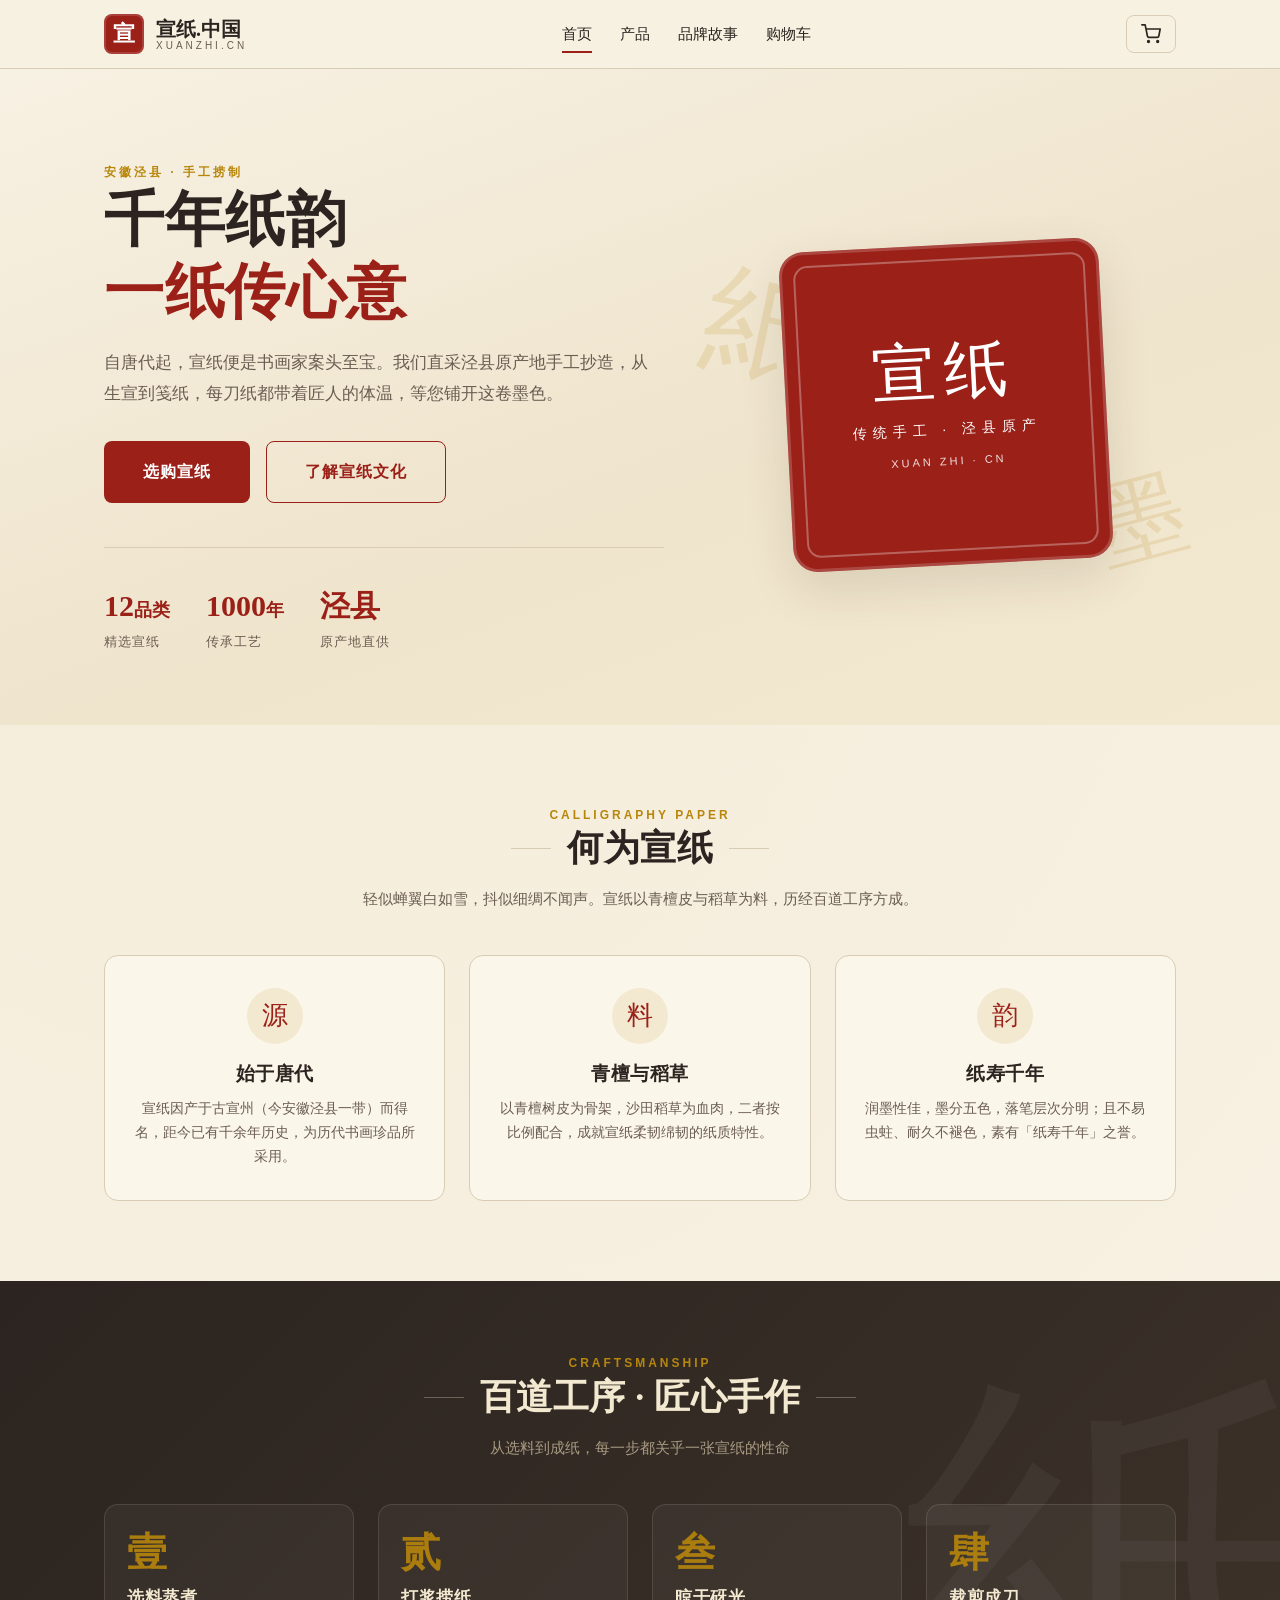
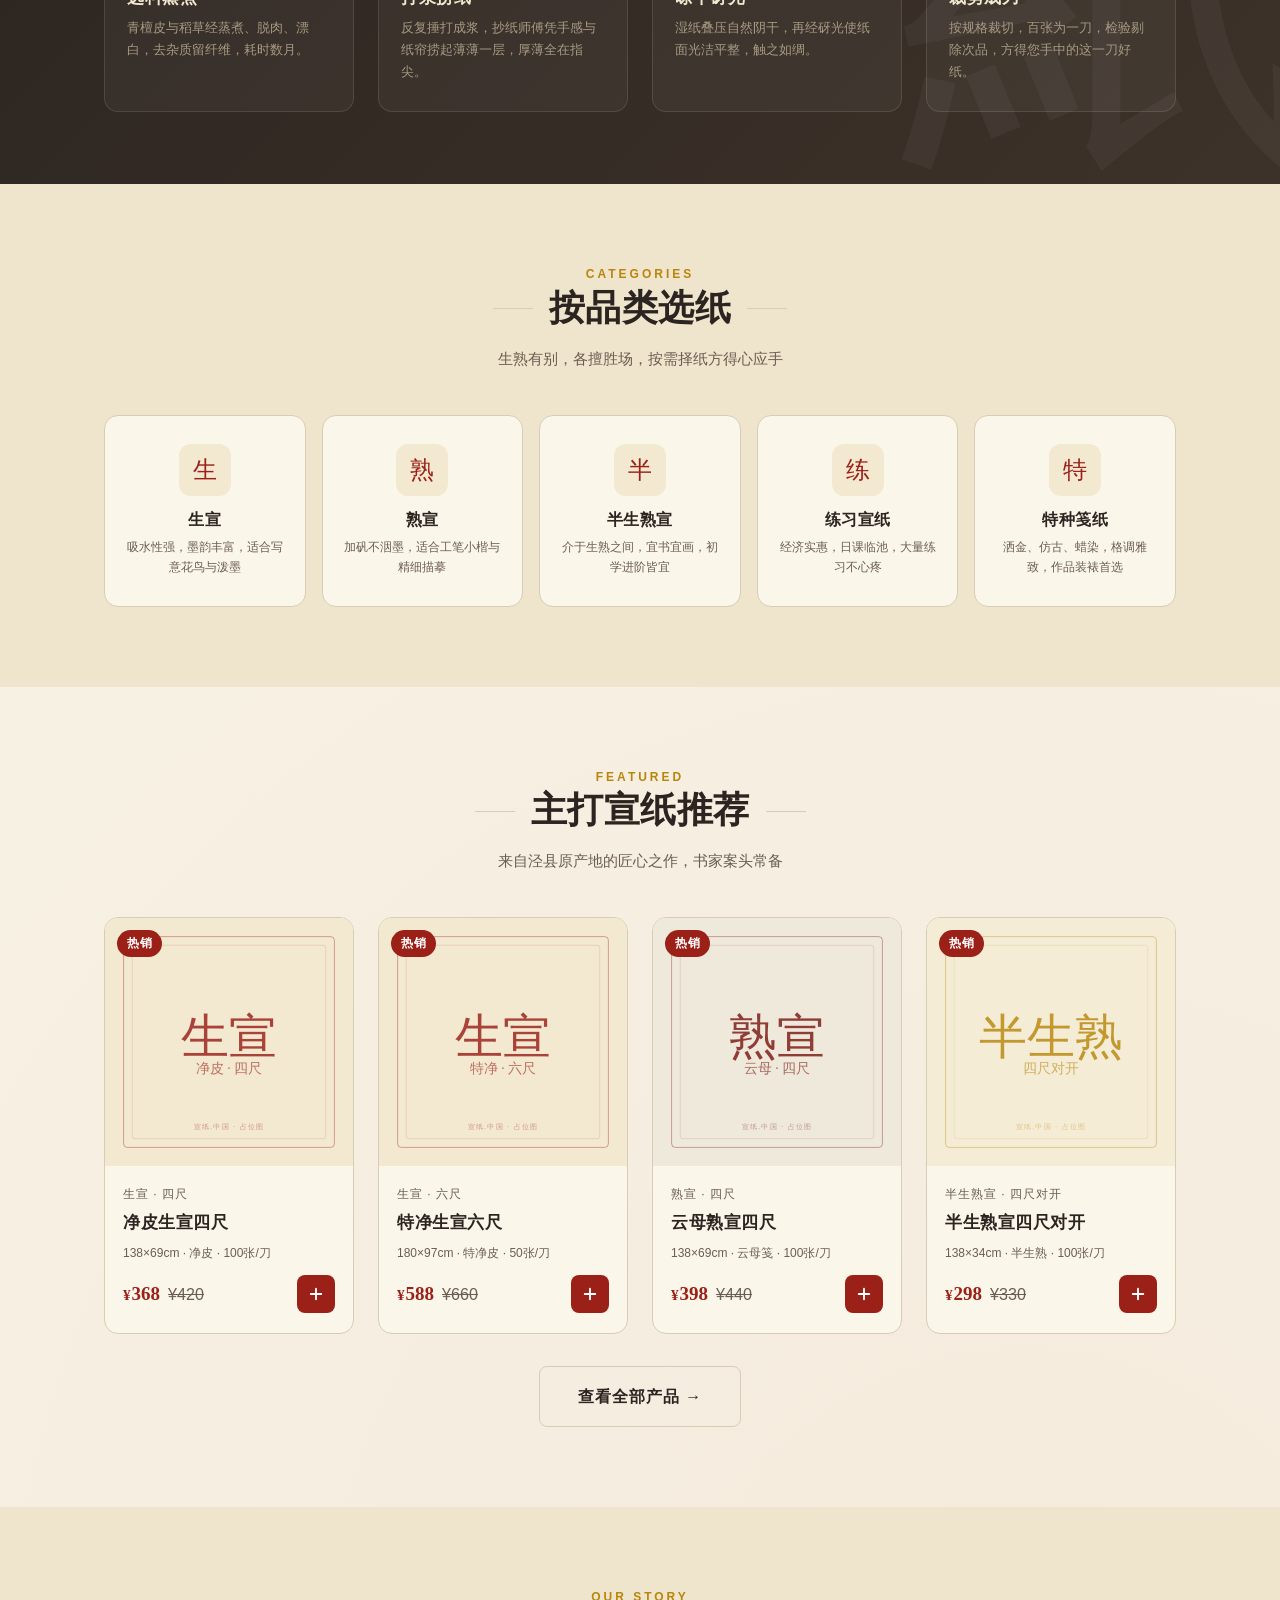
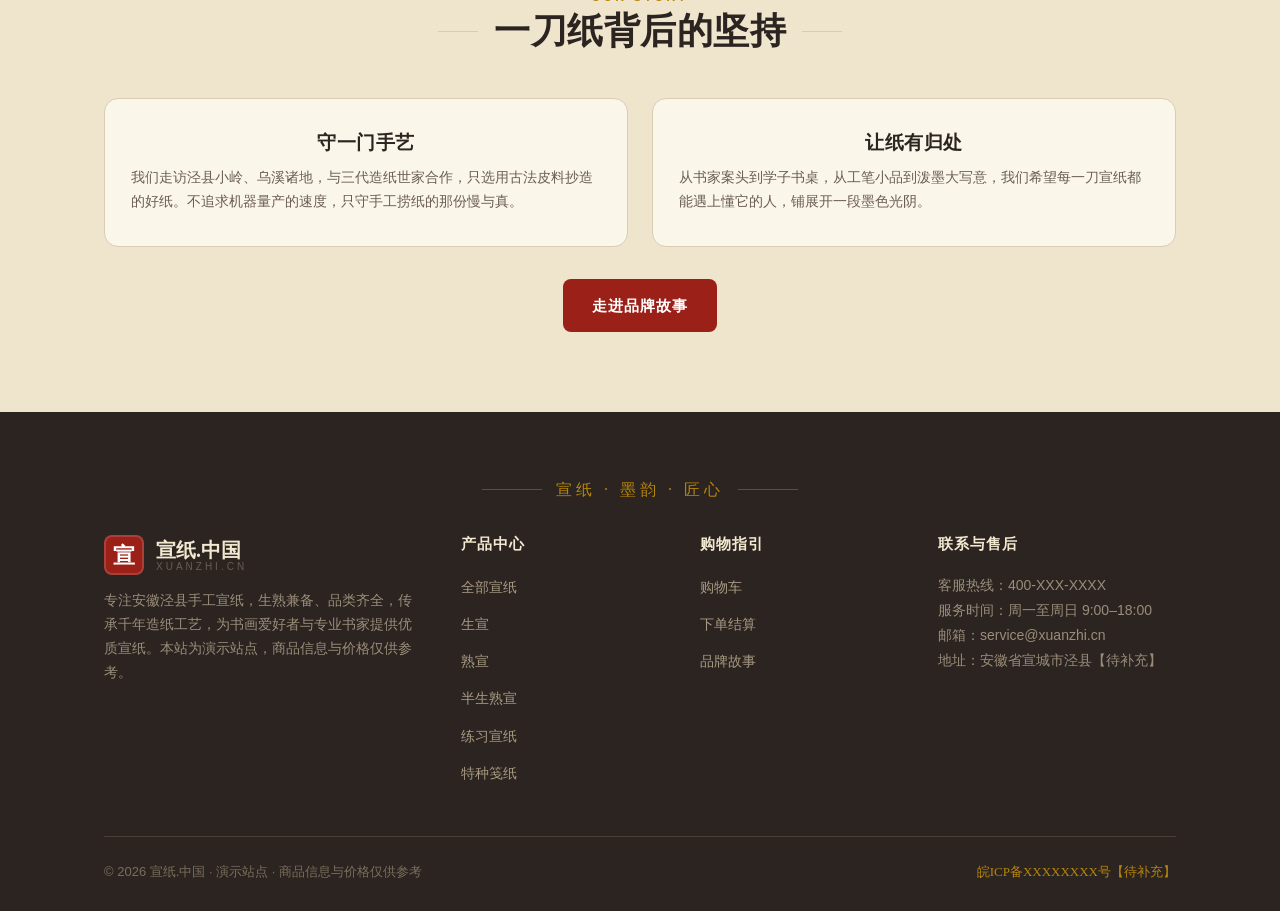
==== index.html @ 4ac02fcd "宣纸.中国：传统中式宣纸电商站点" ====
<!DOCTYPE html>
<html lang="zh-CN">
<head>
  <meta charset="UTF-8">
  <meta name="viewport" content="width=device-width, initial-scale=1.0">
  <title>宣纸.中国 — 千年纸韵 · 手工宣纸直供</title>
  <meta name="description" content="宣纸.中国专注安徽泾县手工宣纸，生宣、熟宣、半生熟宣、练习宣纸、特种笺纸全品类直供，传承千年造纸工艺，笔墨纸砚之雅。">
  <meta name="keywords" content="宣纸,生宣,熟宣,半生熟宣,练习宣纸,特种笺纸,书法纸,泾县宣纸">
  <link rel="icon" href="data:image/svg+xml,%3Csvg xmlns='http://www.w3.org/2000/svg' viewBox='0 0 32 32'%3E%3Crect width='32' height='32' rx='6' fill='%239a2018'/%3E%3Ctext x='16' y='23' font-family='serif' font-size='20' fill='white' text-anchor='middle'%3E宣%3C/text%3E%3C/svg%3E">
  <link rel="stylesheet" href="assets/css/style.css">
  <link rel="stylesheet" href="assets/css/pages.css">
</head>
<body class="no-js-home">

  <!-- ===== 顶部导航 ===== -->
  <header class="site-header">
    <div class="wrap nav">
      <a href="index.html" class="brand" aria-label="宣纸.中国 首页">
        <span class="brand__seal">宣</span>
        <span class="brand__name">宣纸.中国<small>XUANZHI.CN</small></span>
      </a>
      <nav class="nav__links" id="navLinks" aria-label="主导航">
        <a href="index.html" class="active">首页</a>
        <a href="products.html">产品</a>
        <a href="about.html">品牌故事</a>
        <a href="cart.html">购物车</a>
      </nav>
      <div class="nav__actions">
        <a href="cart.html" class="cart-btn" aria-label="购物车">
          <svg width="20" height="20" viewBox="0 0 24 24" fill="none" stroke="currentColor" stroke-width="2" stroke-linecap="round" stroke-linejoin="round"><circle cx="9" cy="21" r="1"/><circle cx="20" cy="21" r="1"/><path d="M1 1h4l2.68 13.39a2 2 0 0 0 2 1.61h9.72a2 2 0 0 0 2-1.61L23 6H6"/></svg>
          <span class="cart-count" data-cart-count data-zero="true">0</span>
        </a>
        <button class="nav-toggle" id="navToggle" aria-label="展开菜单" aria-expanded="false">
          <span></span><span></span><span></span>
        </button>
      </div>
    </div>
  </header>

  <main>
    <!-- ===== Hero ===== -->
    <section class="hero">
      <div class="wrap hero__inner">
        <div class="hero__copy">
          <span class="eyebrow">安徽泾县 · 手工捞制</span>
          <h1>千年纸韵<br><span class="accent">一纸传心意</span></h1>
          <p class="hero__lead">自唐代起，宣纸便是书画家案头至宝。我们直采泾县原产地手工抄造，从生宣到笺纸，每刀纸都带着匠人的体温，等您铺开这卷墨色。</p>
          <div class="hero__cta">
            <a href="products.html" class="btn btn--primary btn--lg">选购宣纸</a>
            <a href="about.html" class="btn btn--outline btn--lg">了解宣纸文化</a>
          </div>
          <div class="hero__stats">
            <div class="hero__stat"><div class="num">12<span style="font-size:.6em">品类</span></div><div class="lab">精选宣纸</div></div>
            <div class="hero__stat"><div class="num">1000<span style="font-size:.6em">年</span></div><div class="lab">传承工艺</div></div>
            <div class="hero__stat"><div class="num">泾县</div><div class="lab">原产地直供</div></div>
          </div>
        </div>
        <div class="hero__visual">
          <span class="hero__deco hero__deco--1">紙</span>
          <span class="hero__deco hero__deco--2">墨</span>
          <div class="hero__seal-big">
            <div class="ch">宣纸</div>
            <div class="sub">传统手工 · 泾县原产</div>
            <div class="yr">XUAN ZHI · CN</div>
          </div>
        </div>
      </div>
    </section>

    <!-- ===== 宣纸文化 ===== -->
    <section class="section">
      <div class="wrap">
        <div class="sec-head rv">
          <div class="eyebrow">CALLIGRAPHY PAPER</div>
          <h2>何为宣纸</h2>
          <p>轻似蝉翼白如雪，抖似细绸不闻声。宣纸以青檀皮与稻草为料，历经百道工序方成。</p>
        </div>
        <div class="culture-grid">
          <div class="culture-card rv">
            <div class="culture-card__icon">源</div>
            <h3>始于唐代</h3>
            <p>宣纸因产于古宣州（今安徽泾县一带）而得名，距今已有千余年历史，为历代书画珍品所采用。</p>
          </div>
          <div class="culture-card rv">
            <div class="culture-card__icon">料</div>
            <h3>青檀与稻草</h3>
            <p>以青檀树皮为骨架，沙田稻草为血肉，二者按比例配合，成就宣纸柔韧绵韧的纸质特性。</p>
          </div>
          <div class="culture-card rv">
            <div class="culture-card__icon">韵</div>
            <h3>纸寿千年</h3>
            <p>润墨性佳，墨分五色，落笔层次分明；且不易虫蛀、耐久不褪色，素有「纸寿千年」之誉。</p>
          </div>
        </div>
      </div>
    </section>

    <!-- ===== 工艺价值（深色 band） ===== -->
    <section class="craft-band">
      <div class="wrap">
        <div class="sec-head rv">
          <div class="eyebrow">CRAFTSMANSHIP</div>
          <h2>百道工序 · 匠心手作</h2>
          <p>从选料到成纸，每一步都关乎一张宣纸的性命</p>
        </div>
        <div class="craft-grid">
          <div class="craft-step rv">
            <div class="craft-step__num">壹</div>
            <h3>选料蒸煮</h3>
            <p>青檀皮与稻草经蒸煮、脱肉、漂白，去杂质留纤维，耗时数月。</p>
          </div>
          <div class="craft-step rv">
            <div class="craft-step__num">贰</div>
            <h3>打浆捞纸</h3>
            <p>反复捶打成浆，抄纸师傅凭手感与纸帘捞起薄薄一层，厚薄全在指尖。</p>
          </div>
          <div class="craft-step rv">
            <div class="craft-step__num">叁</div>
            <h3>晾干砑光</h3>
            <p>湿纸叠压自然阴干，再经砑光使纸面光洁平整，触之如绸。</p>
          </div>
          <div class="craft-step rv">
            <div class="craft-step__num">肆</div>
            <h3>裁剪成刀</h3>
            <p>按规格裁切，百张为一刀，检验剔除次品，方得您手中的这一刀好纸。</p>
          </div>
        </div>
      </div>
    </section>

    <!-- ===== 品类导航 ===== -->
    <section class="section section--alt">
      <div class="wrap">
        <div class="sec-head rv">
          <div class="eyebrow">CATEGORIES</div>
          <h2>按品类选纸</h2>
          <p>生熟有别，各擅胜场，按需择纸方得心应手</p>
        </div>
        <div class="cat-grid" id="catGrid"></div>
      </div>
    </section>

    <!-- ===== 主打产品推荐 ===== -->
    <section class="section">
      <div class="wrap">
        <div class="sec-head rv">
          <div class="eyebrow">FEATURED</div>
          <h2>主打宣纸推荐</h2>
          <p>来自泾县原产地的匠心之作，书家案头常备</p>
        </div>
        <div class="product-grid" id="featuredGrid"></div>
        <div class="text-center mt-32">
          <a href="products.html" class="btn btn--ghost btn--lg">查看全部产品 →</a>
        </div>
      </div>
    </section>

    <!-- ===== 品牌故事入口 ===== -->
    <section class="section section--alt">
      <div class="wrap">
        <div class="sec-head rv">
          <div class="eyebrow">OUR STORY</div>
          <h2>一刀纸背后的坚持</h2>
        </div>
        <div class="culture-grid" style="grid-template-columns:1fr 1fr;">
          <div class="culture-card rv" style="text-align:left;">
            <h3 style="text-align:center;">守一门手艺</h3>
            <p style="text-align:left;">我们走访泾县小岭、乌溪诸地，与三代造纸世家合作，只选用古法皮料抄造的好纸。不追求机器量产的速度，只守手工捞纸的那份慢与真。</p>
          </div>
          <div class="culture-card rv" style="text-align:left;">
            <h3 style="text-align:center;">让纸有归处</h3>
            <p style="text-align:left;">从书家案头到学子书桌，从工笔小品到泼墨大写意，我们希望每一刀宣纸都能遇上懂它的人，铺展开一段墨色光阴。</p>
          </div>
        </div>
        <div class="text-center mt-32">
          <a href="about.html" class="btn btn--primary">走进品牌故事</a>
        </div>
      </div>
    </section>
  </main>

  <!-- ===== 页脚 ===== -->
  <footer class="site-footer">
    <div class="wrap">
      <div class="footer-rule"><span>宣纸 · 墨韵 · 匠心</span></div>
      <div class="footer-grid">
        <div class="footer-brand">
          <div class="brand">
            <span class="brand__seal">宣</span>
            <span class="brand__name">宣纸.中国<small>XUANZHI.CN</small></span>
          </div>
          <p>专注安徽泾县手工宣纸，生熟兼备、品类齐全，传承千年造纸工艺，为书画爱好者与专业书家提供优质宣纸。本站为演示站点，商品信息与价格仅供参考。</p>
        </div>
        <div class="footer-col">
          <h4>产品中心</h4>
          <ul>
            <li><a href="products.html">全部宣纸</a></li>
            <li><a href="products.html?cat=sheng">生宣</a></li>
            <li><a href="products.html?cat=shu">熟宣</a></li>
            <li><a href="products.html?cat=bansheng">半生熟宣</a></li>
            <li><a href="products.html?cat=lianxi">练习宣纸</a></li>
            <li><a href="products.html?cat=jian">特种笺纸</a></li>
          </ul>
        </div>
        <div class="footer-col">
          <h4>购物指引</h4>
          <ul>
            <li><a href="cart.html">购物车</a></li>
            <li><a href="checkout.html">下单结算</a></li>
            <li><a href="about.html">品牌故事</a></li>
          </ul>
        </div>
        <div class="footer-col">
          <h4>联系与售后</h4>
          <p>客服热线：400-XXX-XXXX<br>服务时间：周一至周日 9:00–18:00<br>邮箱：service@xuanzhi.cn<br>地址：安徽省宣城市泾县【待补充】</p>
        </div>
      </div>
      <div class="footer-bottom">
        <span>© 2026 宣纸.中国 · 演示站点 · 商品信息与价格仅供参考</span>
        <span class="seal-footer">皖ICP备XXXXXXXX号【待补充】</span>
      </div>
    </div>
  </footer>

  <script src="assets/js/data.js"></script>
  <script src="assets/js/cart.js"></script>
  <script src="assets/js/app.js"></script>
  <script>
  (function () {
    /* 品类卡片 */
    var catGrid = document.getElementById('catGrid');
    if (catGrid && window.XZ_DATA) {
      catGrid.innerHTML = XZ_DATA.categories.map(function (c) {
        return '<a class="cat-card rv" href="products.html?cat=' + c.id + '">' +
          '<div class="cat-card__icon">' + c.name.charAt(0) + '</div>' +
          '<h3>' + XZApp.esc(c.name) + '</h3>' +
          '<p>' + XZApp.esc(c.desc) + '</p></a>';
      }).join('');
    }
    /* 主打产品（取带 hot 标记的，不足则补齐） */
    var featGrid = document.getElementById('featuredGrid');
    if (featGrid && window.XZ_DATA) {
      var prods = XZ_DATA.products.slice();
      var hot = prods.filter(function (p) { return p.hot; });
      var list = hot.length >= 4 ? hot : prods;
      featGrid.innerHTML = list.slice(0, 4).map(function (p) {
        var old = p.oldPrice ? '<span class="price__old">' + XZApp.yuan(p.oldPrice) + '</span>' : '';
        return '<article class="product-card rv">' +
          '<a class="product-card__img" href="product.html?id=' + p.id + '">' +
            '<img src="' + p.img + '" alt="' + XZApp.esc(p.name) + ' 商品图" loading="lazy">' +
            (p.hot ? '<span class="badge badge--hot product-card__badge">热销</span>' : '') +
          '</a>' +
          '<div class="product-card__body">' +
            '<div class="product-card__cat">' + XZApp.esc(p.catName) + ' · ' + XZApp.esc(p.size) + '</div>' +
            '<a href="product.html?id=' + p.id + '"><h3 class="product-card__name">' + XZApp.esc(p.name) + '</h3></a>' +
            '<div class="product-card__spec">' + XZApp.esc(p.spec) + '</div>' +
            '<div class="product-card__foot">' +
              '<div class="product-card__price"><span class="price"><span class="price__sym">¥</span>' + p.price + '</span>' + old + '</div>' +
              '<button class="product-card__add" data-add-cart="' + p.id + '" aria-label="加入购物车 ' + XZApp.esc(p.name) + '">' +
                '<svg width="18" height="18" viewBox="0 0 24 24" fill="none" stroke="currentColor" stroke-width="2.5" stroke-linecap="round"><line x1="12" y1="5" x2="12" y2="19"/><line x1="5" y1="12" x2="19" y2="12"/></svg>' +
              '</button>' +
            '</div>' +
          '</div></article>';
      }).join('');
    }
  })();
  </script>
</body>
</html>
---- assets/css/style.css ----
/* ============================================================
   宣纸.中国 — 传统中式设计系统
   配色：宣纸底 · 印泥红 · 墨色 · 赭金点缀
   字体：宋体标题（serif）+ 黑体正文（sans）
   零外部依赖，离线可用
   ============================================================ */

/* ---------- 1. 设计令牌 ---------- */
:root{
  /* 色彩 —— 8 令牌体系 */
  --primary:    #9a2018;   /* 印泥红：按钮、强调、锚点 */
  --primary-d:  #7a1812;   /* 深印红：悬浮/标题装饰 */
  --accent:     #b8860b;   /* 赭金：点缀、徽章、数字 */
  --tint:       #f3e8d0;   /* 宣纸暖底：卡片填充 */
  --ink:        #2b2420;   /* 墨色：主文本 */
  --sub:        #6b5d52;   /* 赭灰：次级文本 */
  --line:       #d8ccb4;   /* 米黄：分隔线/描边 */
  --bg:         #f7f1e3;   /* 宣纸主背景 */
  --bg-2:       #efe4cc;   /* 交替区块背景 */
  --paper:      #fbf6ea;   /* 最浅纸色 */
  --success:    #4a7c3f;   /* 墨绿：成功提示 */
  --danger:     #9a2018;

  /* 圆角 */
  --r-card:14px; --r-lg:18px; --r-btn:8px; --r-badge:20px; --r-input:8px;

  /* 阴影（克制） */
  --sh-card:0 6px 20px rgba(60,40,15,.08);
  --sh-lg:0 18px 48px rgba(60,40,15,.12);

  /* 容器 */
  --wrap:1120px; --wrap-narrow:760px;

  /* 字体栈 */
  --ff-serif:"Noto Serif SC","Songti SC","STSong","SimSun","Source Han Serif SC",serif;
  --ff-sans:"Noto Sans SC","PingFang SC","Microsoft YaHei","Helvetica Neue",Inter,sans-serif;
}

/* ---------- 2. 基础重置 ---------- */
*,*::before,*::after{box-sizing:border-box;margin:0;padding:0}
html{-webkit-text-size-adjust:100%;scroll-behavior:smooth}
body{
  font-family:var(--ff-sans);
  font-size:16px; line-height:1.7; color:var(--ink);
  background:var(--bg);
  /* 宣纸纹理：极淡的网格 + 暖底 */
  background-image:
    radial-gradient(circle at 20% 10%, rgba(184,134,11,.04), transparent 40%),
    radial-gradient(circle at 80% 80%, rgba(154,32,24,.03), transparent 40%);
  -webkit-font-smoothing:antialiased;
  overflow-x:hidden;
}
img{max-width:100%;height:auto;display:block}
a{color:var(--primary);text-decoration:none;transition:color .2s}
a:hover{color:var(--primary-d)}
ul,ol{list-style:none}
button{font-family:inherit;cursor:pointer;border:none;background:none}
input,select,textarea{font-family:inherit;font-size:15px;color:var(--ink)}

/* 焦点可见 */
:focus-visible{outline:2px solid var(--accent);outline-offset:2px;border-radius:4px}

/* 标题一律宋体，庄重 */
h1,h2,h3,h4{font-family:var(--ff-serif);font-weight:700;color:var(--ink);line-height:1.3;letter-spacing:.5px}

/* ---------- 3. 布局 ---------- */
.wrap{max-width:var(--wrap);margin:0 auto;padding:0 24px}
.wrap-narrow{max-width:var(--wrap-narrow);margin:0 auto;padding:0 24px}
.section{padding:80px 0}
.section-sm{padding:48px 0}
.section--alt{background:var(--bg-2)}
.center{text-align:center}

/* 区块标题：印章式装饰 */
.sec-head{margin-bottom:44px;text-align:center}
.sec-head h2,.sec-head h1{
  font-size:clamp(26px,3.6vw,36px);
  position:relative; display:inline-block;
}
.sec-head h2::before,.sec-head h2::after,
.sec-head h1::before,.sec-head h1::after{
  content:""; position:absolute; top:50%; width:40px; height:1px;
  background:var(--line);
}
.sec-head h2::before,.sec-head h1::before{left:-56px}
.sec-head h2::after,.sec-head h1::after{right:-56px}
.sec-head p{margin-top:14px;color:var(--sub);font-size:15px}
.eyebrow{
  font-family:var(--ff-sans); font-size:12px; letter-spacing:3px;
  text-transform:uppercase; color:var(--accent); font-weight:600;
}

/* ---------- 4. 按钮 ---------- */
.btn{
  display:inline-flex;align-items:center;justify-content:center;gap:8px;
  padding:13px 28px;border-radius:var(--r-btn);
  font-size:15px;font-weight:600;letter-spacing:1px;
  transition:all .2s; border:1.5px solid transparent;
  min-height:48px;
}
.btn--primary{background:var(--primary);color:#fff}
.btn--primary:hover{background:var(--primary-d);color:#fff;transform:translateY(-1px);box-shadow:var(--sh-card)}
.btn--outline{background:transparent;color:var(--primary);border-color:var(--primary)}
.btn--outline:hover{background:var(--primary);color:#fff}
.btn--ghost{background:transparent;color:var(--ink);border-color:var(--line)}
.btn--ghost:hover{border-color:var(--ink);color:var(--ink)}
.btn--lg{padding:16px 38px;font-size:16px}
.btn--sm{padding:8px 18px;font-size:13px;min-height:38px}
.btn--block{display:flex;width:100%}
.btn[disabled]{opacity:.5;cursor:not-allowed}

/* ---------- 5. 顶部导航 ---------- */
.site-header{
  position:sticky;top:0;z-index:100;
  background:rgba(247,241,227,.92);
  backdrop-filter:saturate(180%) blur(10px);
  border-bottom:1px solid var(--line);
}
.nav{
  display:flex;align-items:center;justify-content:space-between;
  height:68px;gap:20px;
}
.brand{display:flex;align-items:center;gap:12px;flex-shrink:0}
.brand__seal{
  width:40px;height:40px;border-radius:8px;
  background:var(--primary);color:#fff;
  display:flex;align-items:center;justify-content:center;
  font-family:var(--ff-serif);font-size:22px;font-weight:700;
  box-shadow:inset 0 0 0 2px rgba(255,255,255,.15);
}
.brand__name{font-family:var(--ff-serif);font-size:20px;font-weight:700;color:var(--ink);line-height:1.1}
.brand__name small{display:block;font-size:10px;letter-spacing:3px;color:var(--sub);font-weight:400;font-family:var(--ff-sans)}
.nav__links{display:flex;align-items:center;gap:28px}
.nav__links a{color:var(--ink);font-size:15px;font-weight:500;position:relative;padding:4px 0}
.nav__links a::after{content:"";position:absolute;left:0;bottom:-2px;width:0;height:2px;background:var(--primary);transition:width .25s}
.nav__links a:hover::after,.nav__links a.active::after{width:100%}
.nav__actions{display:flex;align-items:center;gap:16px}
.cart-btn{
  position:relative;display:flex;align-items:center;gap:8px;
  padding:8px 14px;border-radius:var(--r-btn);
  border:1px solid var(--line);color:var(--ink);font-size:14px;
  transition:all .2s;
}
.cart-btn:hover{border-color:var(--primary);color:var(--primary)}
.cart-count{
  position:absolute;top:-6px;right:-6px;
  min-width:20px;height:20px;padding:0 5px;
  background:var(--primary);color:#fff;
  border-radius:10px;font-size:11px;font-weight:700;
  display:flex;align-items:center;justify-content:center;
  font-family:var(--ff-sans);
}
.cart-count[data-zero="true"]{display:none}
.nav-toggle{display:none;flex-direction:column;gap:5px;padding:8px}
.nav-toggle span{width:22px;height:2px;background:var(--ink);transition:.3s}

/* ---------- 6. 卡片 ---------- */
.card{
  background:var(--paper);border:1px solid var(--line);
  border-radius:var(--r-card);overflow:hidden;
  transition:transform .25s,box-shadow .25s;
}
.card:hover{transform:translateY(-4px);box-shadow:var(--sh-lg)}

/* ---------- 7. 表单 ---------- */
.form-group{margin-bottom:20px}
.form-label{display:block;font-size:14px;font-weight:600;color:var(--ink);margin-bottom:8px}
.form-label .req{color:var(--primary);margin-left:2px}
.form-control{
  width:100%;padding:12px 14px;
  border:1px solid var(--line);border-radius:var(--r-input);
  background:#fff;transition:border-color .2s;
}
.form-control:focus{border-color:var(--primary);outline:none;box-shadow:0 0 0 3px rgba(154,32,24,.08)}
.form-control::placeholder{color:#bbb}
textarea.form-control{resize:vertical;min-height:80px}
.form-error{color:var(--danger);font-size:13px;margin-top:6px;display:none}
.form-group.has-error .form-control{border-color:var(--danger)}
.form-group.has-error .form-error{display:block}
.form-hint{font-size:13px;color:var(--sub);margin-top:6px}

/* ---------- 8. 徽章 / 标签 ---------- */
.badge{
  display:inline-block;padding:3px 10px;border-radius:var(--r-badge);
  font-size:12px;font-weight:600;letter-spacing:.5px;
}
.badge--cat{background:var(--tint);color:var(--primary-d)}
.badge--hot{background:var(--primary);color:#fff}
.badge--new{background:var(--success);color:#fff}
.badge--gold{background:var(--accent);color:#fff}

/* ---------- 9. 页脚 ---------- */
.site-footer{
  background:#2b2420;color:#cfc3b0;
  padding:64px 0 28px;margin-top:0;
}
.footer-grid{
  display:grid;grid-template-columns:1.6fr 1fr 1fr 1.2fr;
  gap:40px;padding-bottom:40px;border-bottom:1px solid #4a3f35;
}
.footer-brand .brand__name{color:#f3e8d0}
.footer-brand p{margin-top:14px;font-size:14px;line-height:1.7;color:#9a8d7a}
.footer-col h4{color:#f3e8d0;font-size:15px;margin-bottom:18px;letter-spacing:1px}
.footer-col li{margin-bottom:10px}
.footer-col a{color:#a89a82;font-size:14px}
.footer-col a:hover{color:#f3e8d0}
.footer-col p{font-size:14px;color:#9a8d7a;line-height:1.8}
.footer-bottom{
  padding-top:24px;display:flex;justify-content:space-between;flex-wrap:wrap;gap:12px;
  font-size:13px;color:#7a6e5c;
}
.seal-footer{
  display:inline-flex;align-items:center;gap:6px;
  font-family:var(--ff-serif);color:var(--accent);
}

/* ---------- 10. 滚动揭示（三保险） ---------- */
.rv{opacity:0;transform:translateY(24px);transition:opacity .6s,transform .6s}
.rv.in{opacity:1;transform:none}
html.no-js .rv{opacity:1;transform:none}
@media (prefers-reduced-motion:reduce){
  .rv{transition:none;opacity:1;transform:none}
  html{scroll-behavior:auto}
}

/* ---------- 11. 通用工具 ---------- */
.price{color:var(--primary);font-weight:700;font-family:var(--ff-serif)}
.price__sym{font-size:.8em;margin-right:1px}
.price__old{color:var(--sub);text-decoration:line-through;font-size:.85em;font-weight:400;margin-left:8px;font-family:var(--ff-sans)}
.muted{color:var(--sub)}
.text-center{text-align:center}
.mt-16{margin-top:16px}.mt-24{margin-top:24px}.mt-32{margin-top:32px}
.mb-16{margin-bottom:16px}.mb-24{margin-bottom:24px}
.grid{display:grid;gap:24px}
.flex{display:flex;align-items:center;gap:16px}
.flex-wrap{flex-wrap:wrap}
.hidden{display:none!important}
.tagline-divider{
  display:flex;align-items:center;justify-content:center;gap:16px;
  color:var(--accent);margin:24px 0;
}
.tagline-divider::before,.tagline-divider::after{
  content:"";height:1px;width:60px;background:var(--line);
}

/* ---------- 12. 响应式断点 ---------- */
@media (max-width:920px){
  .footer-grid{grid-template-columns:1fr 1fr;gap:32px}
  .nav__links{gap:20px}
}
@media (max-width:760px){
  .section{padding:56px 0}
  .nav{height:60px}
  .nav-toggle{display:flex}
  .nav__links{
    position:fixed;top:60px;left:0;right:0;
    flex-direction:column;align-items:stretch;
    background:var(--paper);border-bottom:1px solid var(--line);
    padding:16px 24px;gap:4px;
    box-shadow:var(--sh-lg);
    transform:translateY(-120%);transition:transform .3s;
    max-height:calc(100vh - 60px);overflow-y:auto;
  }
  .nav__links.open{transform:translateY(0)}
  .nav__links a{padding:12px 4px;border-bottom:1px solid var(--line)}
  .nav__links a::after{display:none}
  .footer-grid{grid-template-columns:1fr;gap:28px}
  .footer-bottom{flex-direction:column;align-items:flex-start}
  .sec-head h2::before{left:-32px}
  .sec-head h2::after{right:-32px}
}
---- assets/css/pages.css ----
/* ============================================================
   宣纸.中国 — 页面组件样式
   依赖 style.css 的设计令牌
   ============================================================ */

/* ---------- Hero ---------- */
.hero{
  position:relative;overflow:hidden;
  background:
    linear-gradient(160deg, #f7f1e3 0%, #efe4cc 60%, #f3e8d0 100%);
  padding:88px 0 72px;
}
.hero__inner{display:grid;grid-template-columns:1.1fr .9fr;gap:48px;align-items:center}
.hero__copy{max-width:560px}
.hero h1{
  font-size:clamp(34px,5.4vw,60px);font-weight:700;line-height:1.2;
  color:var(--ink);margin-bottom:20px;
}
.hero h1 .accent{color:var(--primary)}
.hero__lead{font-size:17px;color:var(--sub);line-height:1.8;margin-bottom:32px}
.hero__cta{display:flex;gap:16px;flex-wrap:wrap}
.hero__stats{
  display:flex;gap:36px;margin-top:44px;padding-top:32px;
  border-top:1px solid var(--line);
}
.hero__stat .num{font-family:var(--ff-serif);font-size:30px;font-weight:700;color:var(--primary)}
.hero__stat .lab{font-size:13px;color:var(--sub);letter-spacing:1px}

/* Hero 视觉：印章 + 宣纸意象 */
.hero__visual{
  position:relative;display:flex;justify-content:center;align-items:center;
}
.hero__seal-big{
  width:320px;height:320px;border-radius:24px;
  background:var(--primary);color:#fff;
  display:flex;flex-direction:column;align-items:center;justify-content:center;
  font-family:var(--ff-serif);
  box-shadow:var(--sh-lg), inset 0 0 0 3px rgba(255,255,255,.18);
  transform:rotate(-3deg);
  position:relative;
}
.hero__seal-big::before{
  content:"";position:absolute;inset:14px;border:2px solid rgba(255,255,255,.3);border-radius:14px;
}
.hero__seal-big .ch{font-size:64px;line-height:1;letter-spacing:8px}
.hero__seal-big .sub{font-size:14px;letter-spacing:6px;margin-top:14px;font-family:var(--ff-sans)}
.hero__seal-big .yr{font-size:11px;letter-spacing:3px;margin-top:10px;opacity:.85;font-family:var(--ff-sans)}
.hero__deco{
  position:absolute;font-family:var(--ff-serif);color:var(--accent);
  opacity:.15;font-size:120px;pointer-events:none;
}
.hero__deco--1{top:-20px;left:-10px;transform:rotate(12deg)}
.hero__deco--2{bottom:-30px;right:-10px;transform:rotate(-15deg);font-size:90px}

/* ---------- 文化介绍三栏 ---------- */
.culture-grid{display:grid;grid-template-columns:repeat(3,1fr);gap:24px}
.culture-card{
  background:var(--paper);border:1px solid var(--line);border-radius:var(--r-card);
  padding:32px 26px;text-align:center;transition:transform .25s,box-shadow .25s;
}
.culture-card:hover{transform:translateY(-4px);box-shadow:var(--sh-card)}
.culture-card__icon{
  width:56px;height:56px;margin:0 auto 18px;border-radius:50%;
  background:var(--tint);display:flex;align-items:center;justify-content:center;
  font-family:var(--ff-serif);font-size:26px;color:var(--primary);
}
.culture-card h3{font-size:19px;margin-bottom:10px}
.culture-card p{font-size:14px;color:var(--sub);line-height:1.7}

/* ---------- 工艺价值 ---------- */
.craft-band{
  background:linear-gradient(135deg,#2b2420,#3d3229);
  color:#e8dcc4;padding:72px 0;position:relative;overflow:hidden;
}
.craft-band::before{
  content:"紙";position:absolute;font-family:var(--ff-serif);
  font-size:420px;opacity:.04;right:-40px;top:-60px;color:#fff;pointer-events:none;
}
.craft-band .sec-head h2{color:#f3e8d0}
.craft-band .sec-head h2::before,.craft-band .sec-head h2::after{background:rgba(243,232,208,.3)}
.craft-band .sec-head p{color:#a89a82}
.craft-grid{display:grid;grid-template-columns:repeat(4,1fr);gap:24px;position:relative}
.craft-step{
  background:rgba(255,255,255,.04);border:1px solid rgba(243,232,208,.12);
  border-radius:var(--r-card);padding:28px 22px;position:relative;
}
.craft-step__num{
  font-family:var(--ff-serif);font-size:40px;color:var(--accent);
  font-weight:700;line-height:1;margin-bottom:14px;opacity:.9;
}
.craft-step h3{color:#f3e8d0;font-size:17px;margin-bottom:8px}
.craft-step p{font-size:13px;color:#a89a82;line-height:1.7}

/* ---------- 产品卡片 ---------- */
.product-grid{display:grid;grid-template-columns:repeat(4,1fr);gap:24px}
.product-card{
  background:var(--paper);border:1px solid var(--line);border-radius:var(--r-card);
  overflow:hidden;display:flex;flex-direction:column;
  transition:transform .25s,box-shadow .25s;
}
.product-card:hover{transform:translateY(-5px);box-shadow:var(--sh-lg)}
.product-card__img{
  position:relative;aspect-ratio:1/1;overflow:hidden;background:var(--bg-2);
}
.product-card__img svg{width:100%;height:100%;display:block;transition:transform .4s}
.product-card:hover .product-card__img svg{transform:scale(1.04)}
.product-card__badge{position:absolute;top:12px;left:12px;z-index:2}
.product-card__body{padding:18px 18px 20px;display:flex;flex-direction:column;flex:1}
.product-card__cat{font-size:12px;color:var(--sub);letter-spacing:1px;margin-bottom:6px}
.product-card__name{
  font-family:var(--ff-serif);font-size:17px;font-weight:700;color:var(--ink);
  line-height:1.4;margin-bottom:8px;
  display:-webkit-box;-webkit-line-clamp:2;-webkit-box-orient:vertical;overflow:hidden;
}
.product-card__spec{font-size:12px;color:var(--sub);margin-bottom:12px;flex:1}
.product-card__foot{display:flex;align-items:center;justify-content:space-between;gap:10px;margin-top:auto}
.product-card__price{font-size:19px}
.product-card__add{
  width:38px;height:38px;border-radius:8px;background:var(--primary);color:#fff;
  display:flex;align-items:center;justify-content:center;flex-shrink:0;
  transition:background .2s;
}
.product-card__add:hover{background:var(--primary-d)}

/* ---------- 筛选条 ---------- */
.shop-layout{display:grid;grid-template-columns:240px 1fr;gap:32px;align-items:start}
.filter-panel{
  background:var(--paper);border:1px solid var(--line);border-radius:var(--r-card);
  padding:24px;position:sticky;top:88px;
}
.filter-panel h3{font-size:15px;margin-bottom:16px;padding-bottom:12px;border-bottom:1px solid var(--line)}
.filter-group{margin-bottom:24px}
.filter-group__title{font-size:13px;font-weight:600;color:var(--sub);margin-bottom:10px;letter-spacing:1px}
.filter-list{display:flex;flex-direction:column;gap:8px}
.filter-list label{
  display:flex;align-items:center;gap:8px;font-size:14px;color:var(--ink);
  cursor:pointer;padding:4px 0;
}
.filter-list input{accent-color:var(--primary);width:16px;height:16px}
.filter-list label:hover{color:var(--primary)}
.filter-count{font-size:12px;color:var(--sub);margin-left:auto}

.shop-toolbar{
  display:flex;align-items:center;justify-content:space-between;flex-wrap:wrap;gap:12px;
  margin-bottom:24px;
}
.shop-toolbar__left{display:flex;align-items:center;gap:12px;flex-wrap:wrap}
.shop-toolbar__count{font-size:14px;color:var(--sub)}
.shop-toolbar__count b{color:var(--ink);font-family:var(--ff-serif)}
.shop-toolbar__right{display:flex;align-items:center;gap:8px}
.shop-toolbar select{
  padding:8px 12px;border:1px solid var(--line);border-radius:var(--r-input);
  background:#fff;cursor:pointer;font-size:14px;
}
.shop-toolbar select:focus{border-color:var(--primary)}
.filter-toggle{display:none;padding:8px 14px;border:1px solid var(--line);border-radius:var(--r-input);background:#fff;font-size:14px}

/* 移动端筛选抽屉 */
.filter-drawer-btn{display:none}

/* ---------- 产品详情 ---------- */
.detail-layout{display:grid;grid-template-columns:1fr 1fr;gap:48px;align-items:start}
.detail-gallery{position:sticky;top:88px}
.detail-gallery__main{
  aspect-ratio:1/1;border-radius:var(--r-lg);overflow:hidden;
  border:1px solid var(--line);background:var(--bg-2);
}
.detail-gallery__thumbs{display:grid;grid-template-columns:repeat(4,1fr);gap:12px;margin-top:12px}
.detail-gallery__thumb{
  aspect-ratio:1/1;border-radius:10px;overflow:hidden;border:2px solid transparent;cursor:pointer;
  background:var(--bg-2);transition:border-color .2s;
}
.detail-gallery__thumb.active{border-color:var(--primary)}
.detail-gallery__thumb svg{width:100%;height:100%}

.detail-info__cat{font-size:13px;color:var(--accent);letter-spacing:2px;margin-bottom:10px}
.detail-info h1{font-size:clamp(26px,3.6vw,36px);margin-bottom:14px}
.detail-info__desc{color:var(--sub);font-size:15px;line-height:1.8;margin-bottom:24px}
.detail-price{
  background:var(--tint);border-radius:var(--r-card);padding:20px 24px;
  display:flex;align-items:baseline;gap:12px;margin-bottom:24px;
}
.detail-price .now{font-size:30px}
.detail-price .old{color:var(--sub);text-decoration:line-through;font-size:16px}

.spec-table{width:100%;border-collapse:collapse;margin-bottom:24px}
.spec-table th,.spec-table td{padding:11px 14px;text-align:left;border-bottom:1px solid var(--line);font-size:14px}
.spec-table th{color:var(--sub);font-weight:600;width:120px;background:var(--bg-2)}
.spec-table td{color:var(--ink)}

.qty-row{display:flex;align-items:center;gap:16px;margin-bottom:24px}
.qty-label{font-size:14px;font-weight:600}
.qty-control{display:flex;align-items:center;border:1px solid var(--line);border-radius:var(--r-input);overflow:hidden}
.qty-control button{width:40px;height:40px;font-size:18px;color:var(--ink);background:#fff;transition:background .2s}
.qty-control button:hover{background:var(--tint)}
.qty-control input{width:56px;height:40px;text-align:center;border:none;border-left:1px solid var(--line);border-right:1px solid var(--line);background:#fff}

.detail-actions{display:flex;gap:12px;flex-wrap:wrap}
.detail-meta{display:flex;flex-wrap:wrap;gap:16px;margin-top:24px;font-size:13px;color:var(--sub)}
.detail-meta span{display:flex;align-items:center;gap:6px}

.detail-desc{margin-top:56px}
.detail-desc h2{font-size:24px;margin-bottom:20px;padding-bottom:14px;border-bottom:1px solid var(--line)}
.detail-desc p{font-size:15px;line-height:1.9;color:var(--ink);margin-bottom:18px}
.detail-desc ul{padding-left:20px;margin-bottom:18px}
.detail-desc ul li{font-size:15px;line-height:1.9;color:var(--ink);list-style:disc}

/* ---------- 购物车 ---------- */
.cart-layout{display:grid;grid-template-columns:1fr 320px;gap:32px;align-items:start}
.cart-list{display:flex;flex-direction:column;gap:16px}
.cart-item{
  display:grid;grid-template-columns:96px 1fr auto;gap:18px;align-items:center;
  background:var(--paper);border:1px solid var(--line);border-radius:var(--r-card);padding:16px;
}
.cart-item__img{aspect-ratio:1/1;border-radius:10px;overflow:hidden;background:var(--bg-2)}
.cart-item__info h3{font-size:16px;margin-bottom:6px}
.cart-item__spec{font-size:13px;color:var(--sub);margin-bottom:10px}
.cart-item__price{color:var(--primary);font-weight:700;font-family:var(--ff-serif);font-size:17px}
.cart-item__ctrl{display:flex;flex-direction:column;align-items:flex-end;gap:10px}
.cart-item__qty{display:flex;align-items:center;border:1px solid var(--line);border-radius:var(--r-input);overflow:hidden}
.cart-item__qty button{width:34px;height:34px;font-size:16px;background:#fff}
.cart-item__qty button:hover{background:var(--tint)}
.cart-item__qty input{width:46px;height:34px;text-align:center;border:none;border-left:1px solid var(--line);border-right:1px solid var(--line)}
.cart-item__remove{font-size:13px;color:var(--sub);text-decoration:underline}
.cart-item__remove:hover{color:var(--danger)}

.cart-summary{
  background:var(--paper);border:1px solid var(--line);border-radius:var(--r-card);
  padding:24px;position:sticky;top:88px;
}
.cart-summary h3{font-size:17px;margin-bottom:18px;padding-bottom:14px;border-bottom:1px solid var(--line)}
.summary-row{display:flex;justify-content:space-between;font-size:14px;margin-bottom:12px;color:var(--sub)}
.summary-row--total{
  font-size:16px;color:var(--ink);font-weight:600;
  padding-top:14px;border-top:1px solid var(--line);margin-top:6px;
}
.summary-row--total .price{font-size:22px}
.summary-row--total .muted{font-weight:400}

.empty-state{text-align:center;padding:80px 24px}
.empty-state__icon{font-family:var(--ff-serif);font-size:72px;color:var(--line);margin-bottom:20px}
.empty-state h3{font-size:22px;margin-bottom:10px}
.empty-state p{color:var(--sub);margin-bottom:24px}

/* ---------- 结算 ---------- */
.checkout-layout{display:grid;grid-template-columns:1fr 340px;gap:32px;align-items:start}
.checkout-section{
  background:var(--paper);border:1px solid var(--line);border-radius:var(--r-card);padding:28px;margin-bottom:20px;
}
.checkout-section h2{font-size:18px;margin-bottom:20px;display:flex;align-items:center;gap:10px}
.checkout-section h2 .step-num{
  width:26px;height:26px;border-radius:50%;background:var(--primary);color:#fff;
  font-family:var(--ff-sans);font-size:14px;display:flex;align-items:center;justify-content:center;
}
.form-row{display:grid;grid-template-columns:1fr 1fr;gap:16px}
.form-row .form-group{margin-bottom:20px}

.order-summary{
  background:var(--paper);border:1px solid var(--line);border-radius:var(--r-card);
  padding:24px;position:sticky;top:88px;
}
.order-summary h3{font-size:16px;margin-bottom:16px;padding-bottom:14px;border-bottom:1px solid var(--line)}
.order-line{display:flex;justify-content:space-between;font-size:13px;margin-bottom:10px;color:var(--sub);gap:12px}
.order-line__name{color:var(--ink);flex:1}
.order-line__qty{color:var(--sub)}
.order-total{border-top:1px solid var(--line);margin-top:14px;padding-top:14px}

.success-box{text-align:center;max-width:560px;margin:0 auto}
.success-box__icon{
  width:80px;height:80px;border-radius:50%;background:var(--tint);
  display:flex;align-items:center;justify-content:center;margin:0 auto 24px;
  font-family:var(--ff-serif);font-size:40px;color:var(--primary);
}
.success-box h1{font-size:clamp(26px,3.6vw,36px);margin-bottom:14px}
.success-box .order-no{
  display:inline-block;margin:20px 0;padding:10px 24px;
  background:var(--tint);border-radius:var(--r-input);
  font-family:var(--ff-serif);letter-spacing:2px;color:var(--primary-d);
}

/* ---------- 品类大卡（首页） ---------- */
.cat-grid{display:grid;grid-template-columns:repeat(5,1fr);gap:16px}
.cat-card{
  background:var(--paper);border:1px solid var(--line);border-radius:var(--r-card);
  padding:28px 18px;text-align:center;transition:transform .25s,box-shadow .25s;
  display:flex;flex-direction:column;align-items:center;
}
.cat-card:hover{transform:translateY(-4px);box-shadow:var(--sh-card)}
.cat-card__icon{
  width:52px;height:52px;border-radius:12px;background:var(--tint);
  display:flex;align-items:center;justify-content:center;margin-bottom:14px;
  font-family:var(--ff-serif);font-size:24px;color:var(--primary);
}
.cat-card h3{font-size:16px;margin-bottom:6px}
.cat-card p{font-size:12px;color:var(--sub)}

/* ---------- 提示条 ---------- */
.toast{
  position:fixed;bottom:24px;left:50%;transform:translateX(-50%) translateY(120px);
  background:var(--ink);color:#f3e8d0;padding:14px 24px;border-radius:var(--r-btn);
  font-size:14px;box-shadow:var(--sh-lg);z-index:200;
  transition:transform .35s;display:flex;align-items:center;gap:10px;
}
.toast.show{transform:translateX(-50%) translateY(0)}
.toast__dot{width:8px;height:8px;border-radius:50%;background:var(--accent)}

/* ---------- 面包屑 ---------- */
.breadcrumb{display:flex;align-items:center;gap:8px;font-size:13px;color:var(--sub);padding:20px 0}
.breadcrumb a{color:var(--sub)}
.breadcrumb a:hover{color:var(--primary)}
.breadcrumb span{color:var(--line)}

/* ---------- 页脚分隔（中式） ---------- */
.footer-rule{
  display:flex;align-items:center;gap:14px;justify-content:center;
  margin:0 auto 32px;color:var(--accent);
}
.footer-rule::before,.footer-rule::after{content:"";height:1px;width:60px;background:#5a4f42}
.footer-rule span{font-family:var(--ff-serif);letter-spacing:4px}

/* ============================================================
   响应式
   ============================================================ */
@media (max-width:1024px){
  .product-grid{grid-template-columns:repeat(3,1fr)}
  .cat-grid{grid-template-columns:repeat(3,1fr)}
}
@media (max-width:920px){
  .hero__inner{grid-template-columns:1fr;gap:36px}
  .hero__visual{order:-1}
  .hero__seal-big{width:240px;height:240px}
  .hero__seal-big .ch{font-size:48px}
  .craft-grid{grid-template-columns:repeat(2,1fr)}
  .culture-grid{grid-template-columns:1fr}
  .shop-layout{grid-template-columns:1fr}
  .filter-panel{position:fixed;top:0;left:0;bottom:0;width:300px;max-width:85vw;z-index:150;
    border-radius:0;transform:translateX(-100%);transition:transform .3s;box-shadow:var(--sh-lg);
    overflow-y:auto;padding-top:24px}
  .filter-panel.open{transform:translateX(0)}
  .filter-overlay{position:fixed;inset:0;background:rgba(0,0,0,.4);z-index:140;opacity:0;pointer-events:none;transition:opacity .3s}
  .filter-overlay.show{opacity:1;pointer-events:auto}
  .filter-toggle{display:inline-flex}
  .filter-drawer-btn{display:inline-flex}
  .detail-layout{grid-template-columns:1fr;gap:32px}
  .detail-gallery{position:static}
  .cart-layout{grid-template-columns:1fr}
  .cart-summary{position:static}
  .checkout-layout{grid-template-columns:1fr}
  .order-summary{position:static}
}
@media (max-width:760px){
  .product-grid{grid-template-columns:repeat(2,1fr)}
  .cat-grid{grid-template-columns:repeat(2,1fr)}
  .craft-grid{grid-template-columns:1fr}
  .hero{padding:48px 0}
  .hero__stats{gap:20px;flex-wrap:wrap}
  .form-row{grid-template-columns:1fr}
  .cart-item{grid-template-columns:72px 1fr;grid-template-rows:auto auto;gap:12px}
  .cart-item__ctrl{grid-column:1/-1;flex-direction:row;align-items:center;justify-content:space-between}
  .detail-desc h2{font-size:20px}
  .toast{left:16px;right:16px;transform:translateY(120px);width:auto}
  .toast.show{transform:translateY(0)}
}
@media (max-width:480px){
  .product-grid{grid-template-columns:1fr}
  .cat-grid{grid-template-columns:1fr}
  .brand__name{font-size:18px}
}
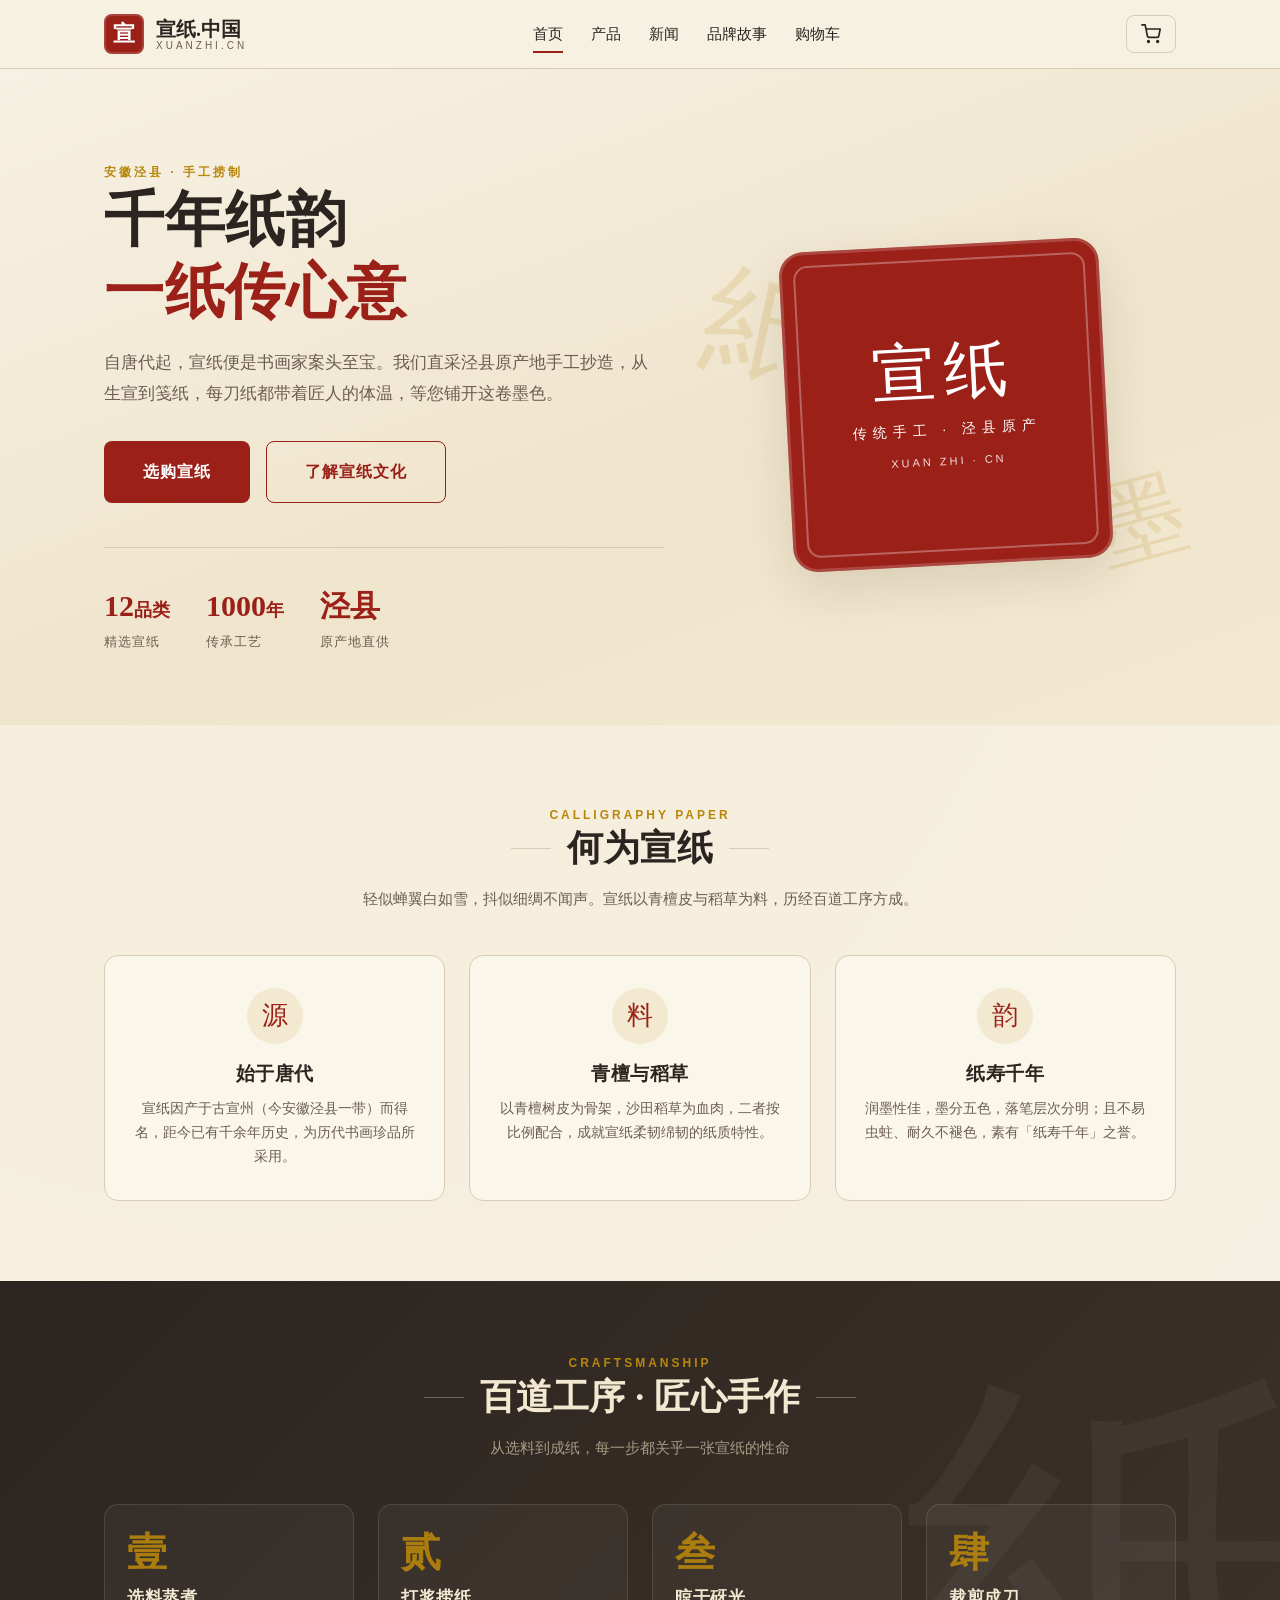
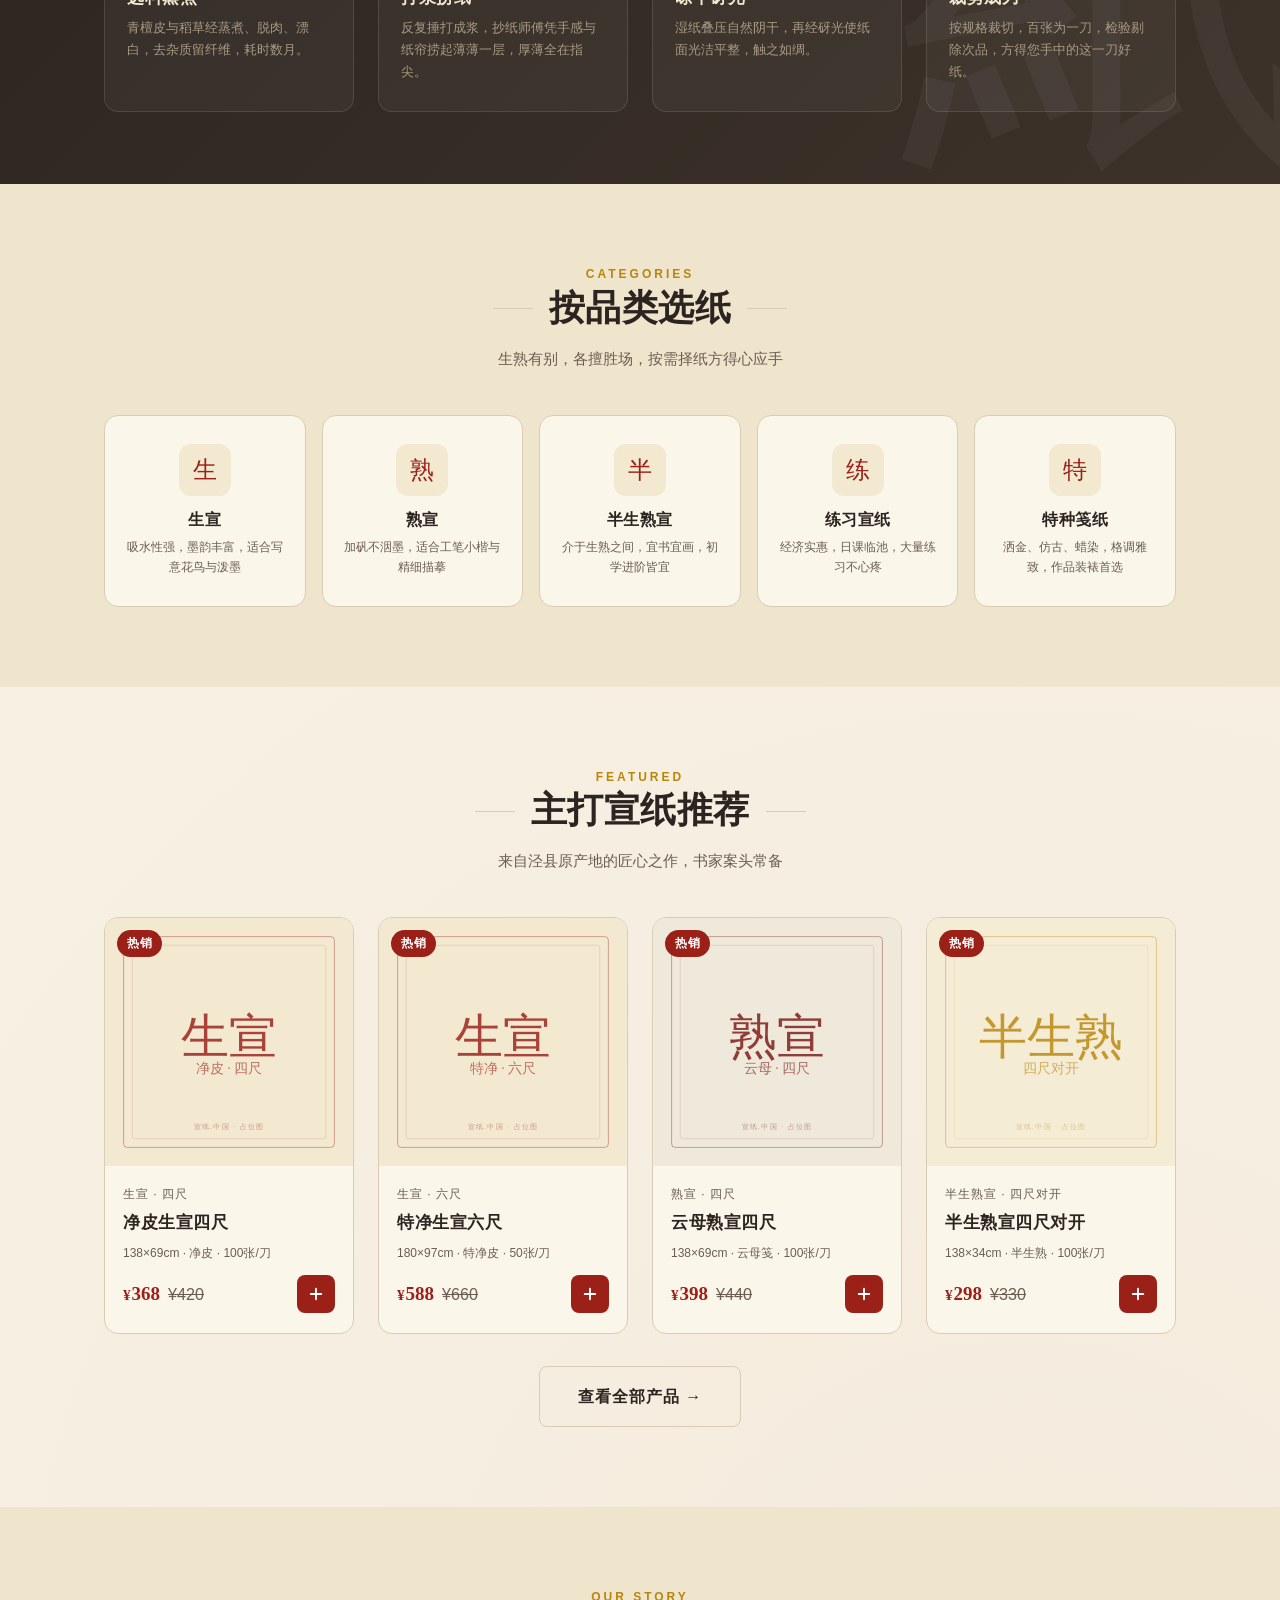
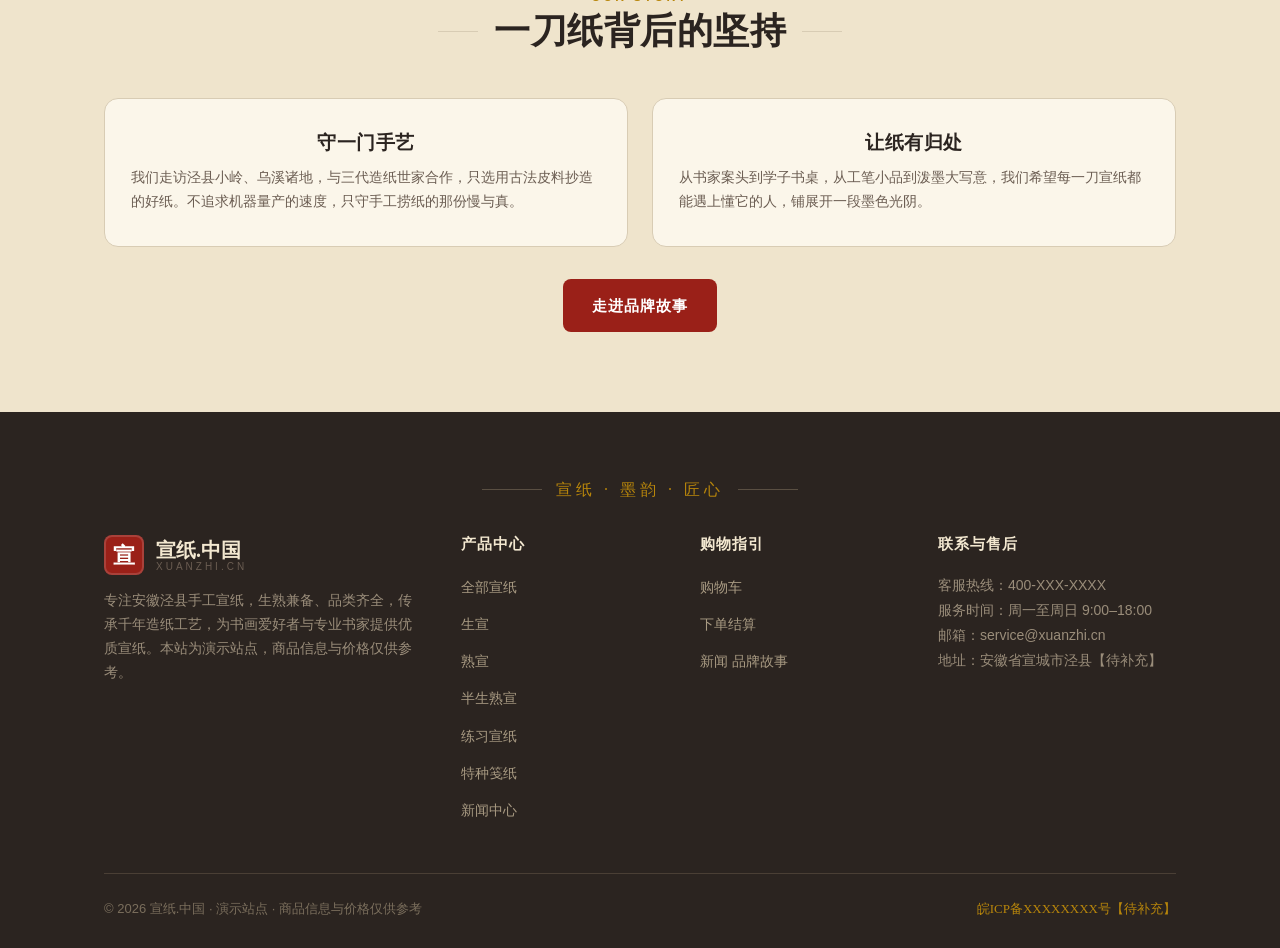
==== commit 28ed68bc: "宣纸.中国：传统中式宣纸电商站点" ====
--- a/index.html
+++ b/index.html
@@ -1,269 +1,278 @@
-<!DOCTYPE html>
-<html lang="zh-CN">
-<head>
-  <meta charset="UTF-8">
-  <meta name="viewport" content="width=device-width, initial-scale=1.0">
-  <title>宣纸.中国 — 千年纸韵 · 手工宣纸直供</title>
-  <meta name="description" content="宣纸.中国专注安徽泾县手工宣纸，生宣、熟宣、半生熟宣、练习宣纸、特种笺纸全品类直供，传承千年造纸工艺，笔墨纸砚之雅。">
-  <meta name="keywords" content="宣纸,生宣,熟宣,半生熟宣,练习宣纸,特种笺纸,书法纸,泾县宣纸">
-  <link rel="icon" href="data:image/svg+xml,%3Csvg xmlns='http://www.w3.org/2000/svg' viewBox='0 0 32 32'%3E%3Crect width='32' height='32' rx='6' fill='%239a2018'/%3E%3Ctext x='16' y='23' font-family='serif' font-size='20' fill='white' text-anchor='middle'%3E宣%3C/text%3E%3C/svg%3E">
-  <link rel="stylesheet" href="assets/css/style.css">
-  <link rel="stylesheet" href="assets/css/pages.css">
-</head>
-<body class="no-js-home">
-
-  <!-- ===== 顶部导航 ===== -->
-  <header class="site-header">
-    <div class="wrap nav">
-      <a href="index.html" class="brand" aria-label="宣纸.中国 首页">
-        <span class="brand__seal">宣</span>
-        <span class="brand__name">宣纸.中国<small>XUANZHI.CN</small></span>
-      </a>
-      <nav class="nav__links" id="navLinks" aria-label="主导航">
-        <a href="index.html" class="active">首页</a>
-        <a href="products.html">产品</a>
-        <a href="about.html">品牌故事</a>
-        <a href="cart.html">购物车</a>
-      </nav>
-      <div class="nav__actions">
-        <a href="cart.html" class="cart-btn" aria-label="购物车">
-          <svg width="20" height="20" viewBox="0 0 24 24" fill="none" stroke="currentColor" stroke-width="2" stroke-linecap="round" stroke-linejoin="round"><circle cx="9" cy="21" r="1"/><circle cx="20" cy="21" r="1"/><path d="M1 1h4l2.68 13.39a2 2 0 0 0 2 1.61h9.72a2 2 0 0 0 2-1.61L23 6H6"/></svg>
-          <span class="cart-count" data-cart-count data-zero="true">0</span>
-        </a>
-        <button class="nav-toggle" id="navToggle" aria-label="展开菜单" aria-expanded="false">
-          <span></span><span></span><span></span>
-        </button>
-      </div>
-    </div>
-  </header>
-
-  <main>
-    <!-- ===== Hero ===== -->
-    <section class="hero">
-      <div class="wrap hero__inner">
-        <div class="hero__copy">
-          <span class="eyebrow">安徽泾县 · 手工捞制</span>
-          <h1>千年纸韵<br><span class="accent">一纸传心意</span></h1>
-          <p class="hero__lead">自唐代起，宣纸便是书画家案头至宝。我们直采泾县原产地手工抄造，从生宣到笺纸，每刀纸都带着匠人的体温，等您铺开这卷墨色。</p>
-          <div class="hero__cta">
-            <a href="products.html" class="btn btn--primary btn--lg">选购宣纸</a>
-            <a href="about.html" class="btn btn--outline btn--lg">了解宣纸文化</a>
-          </div>
-          <div class="hero__stats">
-            <div class="hero__stat"><div class="num">12<span style="font-size:.6em">品类</span></div><div class="lab">精选宣纸</div></div>
-            <div class="hero__stat"><div class="num">1000<span style="font-size:.6em">年</span></div><div class="lab">传承工艺</div></div>
-            <div class="hero__stat"><div class="num">泾县</div><div class="lab">原产地直供</div></div>
-          </div>
-        </div>
-        <div class="hero__visual">
-          <span class="hero__deco hero__deco--1">紙</span>
-          <span class="hero__deco hero__deco--2">墨</span>
-          <div class="hero__seal-big">
-            <div class="ch">宣纸</div>
-            <div class="sub">传统手工 · 泾县原产</div>
-            <div class="yr">XUAN ZHI · CN</div>
-          </div>
-        </div>
-      </div>
-    </section>
-
-    <!-- ===== 宣纸文化 ===== -->
-    <section class="section">
-      <div class="wrap">
-        <div class="sec-head rv">
-          <div class="eyebrow">CALLIGRAPHY PAPER</div>
-          <h2>何为宣纸</h2>
-          <p>轻似蝉翼白如雪，抖似细绸不闻声。宣纸以青檀皮与稻草为料，历经百道工序方成。</p>
-        </div>
-        <div class="culture-grid">
-          <div class="culture-card rv">
-            <div class="culture-card__icon">源</div>
-            <h3>始于唐代</h3>
-            <p>宣纸因产于古宣州（今安徽泾县一带）而得名，距今已有千余年历史，为历代书画珍品所采用。</p>
-          </div>
-          <div class="culture-card rv">
-            <div class="culture-card__icon">料</div>
-            <h3>青檀与稻草</h3>
-            <p>以青檀树皮为骨架，沙田稻草为血肉，二者按比例配合，成就宣纸柔韧绵韧的纸质特性。</p>
-          </div>
-          <div class="culture-card rv">
-            <div class="culture-card__icon">韵</div>
-            <h3>纸寿千年</h3>
-            <p>润墨性佳，墨分五色，落笔层次分明；且不易虫蛀、耐久不褪色，素有「纸寿千年」之誉。</p>
-          </div>
-        </div>
-      </div>
-    </section>
-
-    <!-- ===== 工艺价值（深色 band） ===== -->
-    <section class="craft-band">
-      <div class="wrap">
-        <div class="sec-head rv">
-          <div class="eyebrow">CRAFTSMANSHIP</div>
-          <h2>百道工序 · 匠心手作</h2>
-          <p>从选料到成纸，每一步都关乎一张宣纸的性命</p>
-        </div>
-        <div class="craft-grid">
-          <div class="craft-step rv">
-            <div class="craft-step__num">壹</div>
-            <h3>选料蒸煮</h3>
-            <p>青檀皮与稻草经蒸煮、脱肉、漂白，去杂质留纤维，耗时数月。</p>
-          </div>
-          <div class="craft-step rv">
-            <div class="craft-step__num">贰</div>
-            <h3>打浆捞纸</h3>
-            <p>反复捶打成浆，抄纸师傅凭手感与纸帘捞起薄薄一层，厚薄全在指尖。</p>
-          </div>
-          <div class="craft-step rv">
-            <div class="craft-step__num">叁</div>
-            <h3>晾干砑光</h3>
-            <p>湿纸叠压自然阴干，再经砑光使纸面光洁平整，触之如绸。</p>
-          </div>
-          <div class="craft-step rv">
-            <div class="craft-step__num">肆</div>
-            <h3>裁剪成刀</h3>
-            <p>按规格裁切，百张为一刀，检验剔除次品，方得您手中的这一刀好纸。</p>
-          </div>
-        </div>
-      </div>
-    </section>
-
-    <!-- ===== 品类导航 ===== -->
-    <section class="section section--alt">
-      <div class="wrap">
-        <div class="sec-head rv">
-          <div class="eyebrow">CATEGORIES</div>
-          <h2>按品类选纸</h2>
-          <p>生熟有别，各擅胜场，按需择纸方得心应手</p>
-        </div>
-        <div class="cat-grid" id="catGrid"></div>
-      </div>
-    </section>
-
-    <!-- ===== 主打产品推荐 ===== -->
-    <section class="section">
-      <div class="wrap">
-        <div class="sec-head rv">
-          <div class="eyebrow">FEATURED</div>
-          <h2>主打宣纸推荐</h2>
-          <p>来自泾县原产地的匠心之作，书家案头常备</p>
-        </div>
-        <div class="product-grid" id="featuredGrid"></div>
-        <div class="text-center mt-32">
-          <a href="products.html" class="btn btn--ghost btn--lg">查看全部产品 →</a>
-        </div>
-      </div>
-    </section>
-
-    <!-- ===== 品牌故事入口 ===== -->
-    <section class="section section--alt">
-      <div class="wrap">
-        <div class="sec-head rv">
-          <div class="eyebrow">OUR STORY</div>
-          <h2>一刀纸背后的坚持</h2>
-        </div>
-        <div class="culture-grid" style="grid-template-columns:1fr 1fr;">
-          <div class="culture-card rv" style="text-align:left;">
-            <h3 style="text-align:center;">守一门手艺</h3>
-            <p style="text-align:left;">我们走访泾县小岭、乌溪诸地，与三代造纸世家合作，只选用古法皮料抄造的好纸。不追求机器量产的速度，只守手工捞纸的那份慢与真。</p>
-          </div>
-          <div class="culture-card rv" style="text-align:left;">
-            <h3 style="text-align:center;">让纸有归处</h3>
-            <p style="text-align:left;">从书家案头到学子书桌，从工笔小品到泼墨大写意，我们希望每一刀宣纸都能遇上懂它的人，铺展开一段墨色光阴。</p>
-          </div>
-        </div>
-        <div class="text-center mt-32">
-          <a href="about.html" class="btn btn--primary">走进品牌故事</a>
-        </div>
-      </div>
-    </section>
-  </main>
-
-  <!-- ===== 页脚 ===== -->
-  <footer class="site-footer">
-    <div class="wrap">
-      <div class="footer-rule"><span>宣纸 · 墨韵 · 匠心</span></div>
-      <div class="footer-grid">
-        <div class="footer-brand">
-          <div class="brand">
-            <span class="brand__seal">宣</span>
-            <span class="brand__name">宣纸.中国<small>XUANZHI.CN</small></span>
-          </div>
-          <p>专注安徽泾县手工宣纸，生熟兼备、品类齐全，传承千年造纸工艺，为书画爱好者与专业书家提供优质宣纸。本站为演示站点，商品信息与价格仅供参考。</p>
-        </div>
-        <div class="footer-col">
-          <h4>产品中心</h4>
-          <ul>
-            <li><a href="products.html">全部宣纸</a></li>
-            <li><a href="products.html?cat=sheng">生宣</a></li>
-            <li><a href="products.html?cat=shu">熟宣</a></li>
-            <li><a href="products.html?cat=bansheng">半生熟宣</a></li>
-            <li><a href="products.html?cat=lianxi">练习宣纸</a></li>
-            <li><a href="products.html?cat=jian">特种笺纸</a></li>
-          </ul>
-        </div>
-        <div class="footer-col">
-          <h4>购物指引</h4>
-          <ul>
-            <li><a href="cart.html">购物车</a></li>
-            <li><a href="checkout.html">下单结算</a></li>
-            <li><a href="about.html">品牌故事</a></li>
-          </ul>
-        </div>
-        <div class="footer-col">
-          <h4>联系与售后</h4>
-          <p>客服热线：400-XXX-XXXX<br>服务时间：周一至周日 9:00–18:00<br>邮箱：service@xuanzhi.cn<br>地址：安徽省宣城市泾县【待补充】</p>
-        </div>
-      </div>
-      <div class="footer-bottom">
-        <span>© 2026 宣纸.中国 · 演示站点 · 商品信息与价格仅供参考</span>
-        <span class="seal-footer">皖ICP备XXXXXXXX号【待补充】</span>
-      </div>
-    </div>
-  </footer>
-
-  <script src="assets/js/data.js"></script>
-  <script src="assets/js/cart.js"></script>
-  <script src="assets/js/app.js"></script>
-  <script>
-  (function () {
-    /* 品类卡片 */
-    var catGrid = document.getElementById('catGrid');
-    if (catGrid && window.XZ_DATA) {
-      catGrid.innerHTML = XZ_DATA.categories.map(function (c) {
-        return '<a class="cat-card rv" href="products.html?cat=' + c.id + '">' +
-          '<div class="cat-card__icon">' + c.name.charAt(0) + '</div>' +
-          '<h3>' + XZApp.esc(c.name) + '</h3>' +
-          '<p>' + XZApp.esc(c.desc) + '</p></a>';
-      }).join('');
-    }
-    /* 主打产品（取带 hot 标记的，不足则补齐） */
-    var featGrid = document.getElementById('featuredGrid');
-    if (featGrid && window.XZ_DATA) {
-      var prods = XZ_DATA.products.slice();
-      var hot = prods.filter(function (p) { return p.hot; });
-      var list = hot.length >= 4 ? hot : prods;
-      featGrid.innerHTML = list.slice(0, 4).map(function (p) {
-        var old = p.oldPrice ? '<span class="price__old">' + XZApp.yuan(p.oldPrice) + '</span>' : '';
-        return '<article class="product-card rv">' +
-          '<a class="product-card__img" href="product.html?id=' + p.id + '">' +
-            '<img src="' + p.img + '" alt="' + XZApp.esc(p.name) + ' 商品图" loading="lazy">' +
-            (p.hot ? '<span class="badge badge--hot product-card__badge">热销</span>' : '') +
-          '</a>' +
-          '<div class="product-card__body">' +
-            '<div class="product-card__cat">' + XZApp.esc(p.catName) + ' · ' + XZApp.esc(p.size) + '</div>' +
-            '<a href="product.html?id=' + p.id + '"><h3 class="product-card__name">' + XZApp.esc(p.name) + '</h3></a>' +
-            '<div class="product-card__spec">' + XZApp.esc(p.spec) + '</div>' +
-            '<div class="product-card__foot">' +
-              '<div class="product-card__price"><span class="price"><span class="price__sym">¥</span>' + p.price + '</span>' + old + '</div>' +
-              '<button class="product-card__add" data-add-cart="' + p.id + '" aria-label="加入购物车 ' + XZApp.esc(p.name) + '">' +
-                '<svg width="18" height="18" viewBox="0 0 24 24" fill="none" stroke="currentColor" stroke-width="2.5" stroke-linecap="round"><line x1="12" y1="5" x2="12" y2="19"/><line x1="5" y1="12" x2="19" y2="12"/></svg>' +
-              '</button>' +
-            '</div>' +
-          '</div></article>';
-      }).join('');
-    }
-  })();
-  </script>
-</body>
-</html>
+<!DOCTYPE html>
+<html lang="zh-CN">
+<head>
+  <meta charset="UTF-8">
+  <meta name="viewport" content="width=device-width, initial-scale=1.0">
+  <title>宣纸.中国 — 千年纸韵 · 手工宣纸直供</title>
+  <meta name="description" content="宣纸.中国专注安徽泾县手工宣纸，生宣、熟宣、半生熟宣、练习宣纸、特种笺纸全品类直供，传承千年造纸工艺，笔墨纸砚之雅。">
+  <meta name="keywords" content="宣纸,生宣,熟宣,半生熟宣,练习宣纸,特种笺纸,书法纸,泾县宣纸">
+  <link rel="icon" href="data:image/svg+xml,%3Csvg xmlns='http://www.w3.org/2000/svg' viewBox='0 0 32 32'%3E%3Crect width='32' height='32' rx='6' fill='%239a2018'/%3E%3Ctext x='16' y='23' font-family='serif' font-size='20' fill='white' text-anchor='middle'%3E宣%3C/text%3E%3C/svg%3E">
+  <link rel="stylesheet" href="assets/css/style.css">
+  <link rel="stylesheet" href="assets/css/pages.css">
+  <script type="application/ld+json">
+  {"@context":"https://schema.org","@type":"Organization","name":"宣纸.中国","url":"https://宣纸.中国","description":"专注安徽泾县手工宣纸，生宣、熟宣、半生熟宣、练习宣纸、特种笺纸全品类直供","sameAs":[]}
+  </script>
+  <script type="application/ld+json">
+  {"@context":"https://schema.org","@type":"WebSite","name":"宣纸.中国","url":"https://宣纸.中国","potentialAction":{"@type":"SearchAction","target":"https://宣纸.中国/products.html?q={query}","query-input":"required name=query"}}
+  </script>
+</head>
+<body class="no-js-home">
+
+  <!-- ===== 顶部导航 ===== -->
+  <header class="site-header">
+    <div class="wrap nav">
+      <a href="index.html" class="brand" aria-label="宣纸.中国 首页">
+        <span class="brand__seal">宣</span>
+        <span class="brand__name">宣纸.中国<small>XUANZHI.CN</small></span>
+      </a>
+      <nav class="nav__links" id="navLinks" aria-label="主导航">
+        <a href="index.html" class="active">首页</a>
+        <a href="products.html">产品</a>
+        <a href="news.html">新闻</a>
+        <a href="about.html">品牌故事</a>
+        <a href="cart.html">购物车</a>
+      </nav>
+      <div class="nav__actions">
+        <a href="cart.html" class="cart-btn" aria-label="购物车">
+          <svg width="20" height="20" viewBox="0 0 24 24" fill="none" stroke="currentColor" stroke-width="2" stroke-linecap="round" stroke-linejoin="round"><circle cx="9" cy="21" r="1"/><circle cx="20" cy="21" r="1"/><path d="M1 1h4l2.68 13.39a2 2 0 0 0 2 1.61h9.72a2 2 0 0 0 2-1.61L23 6H6"/></svg>
+          <span class="cart-count" data-cart-count data-zero="true">0</span>
+        </a>
+        <button class="nav-toggle" id="navToggle" aria-label="展开菜单" aria-expanded="false">
+          <span></span><span></span><span></span>
+        </button>
+      </div>
+    </div>
+  </header>
+
+  <main>
+    <!-- ===== Hero ===== -->
+    <section class="hero">
+      <div class="wrap hero__inner">
+        <div class="hero__copy">
+          <span class="eyebrow">安徽泾县 · 手工捞制</span>
+          <h1>千年纸韵<br><span class="accent">一纸传心意</span></h1>
+          <p class="hero__lead">自唐代起，宣纸便是书画家案头至宝。我们直采泾县原产地手工抄造，从生宣到笺纸，每刀纸都带着匠人的体温，等您铺开这卷墨色。</p>
+          <div class="hero__cta">
+            <a href="products.html" class="btn btn--primary btn--lg">选购宣纸</a>
+            <a href="about.html" class="btn btn--outline btn--lg">了解宣纸文化</a>
+          </div>
+          <div class="hero__stats">
+            <div class="hero__stat"><div class="num">12<span style="font-size:.6em">品类</span></div><div class="lab">精选宣纸</div></div>
+            <div class="hero__stat"><div class="num">1000<span style="font-size:.6em">年</span></div><div class="lab">传承工艺</div></div>
+            <div class="hero__stat"><div class="num">泾县</div><div class="lab">原产地直供</div></div>
+          </div>
+        </div>
+        <div class="hero__visual">
+          <span class="hero__deco hero__deco--1">紙</span>
+          <span class="hero__deco hero__deco--2">墨</span>
+          <div class="hero__seal-big">
+            <div class="ch">宣纸</div>
+            <div class="sub">传统手工 · 泾县原产</div>
+            <div class="yr">XUAN ZHI · CN</div>
+          </div>
+        </div>
+      </div>
+    </section>
+
+    <!-- ===== 宣纸文化 ===== -->
+    <section class="section">
+      <div class="wrap">
+        <div class="sec-head rv">
+          <div class="eyebrow">CALLIGRAPHY PAPER</div>
+          <h2>何为宣纸</h2>
+          <p>轻似蝉翼白如雪，抖似细绸不闻声。宣纸以青檀皮与稻草为料，历经百道工序方成。</p>
+        </div>
+        <div class="culture-grid">
+          <div class="culture-card rv">
+            <div class="culture-card__icon">源</div>
+            <h3>始于唐代</h3>
+            <p>宣纸因产于古宣州（今安徽泾县一带）而得名，距今已有千余年历史，为历代书画珍品所采用。</p>
+          </div>
+          <div class="culture-card rv">
+            <div class="culture-card__icon">料</div>
+            <h3>青檀与稻草</h3>
+            <p>以青檀树皮为骨架，沙田稻草为血肉，二者按比例配合，成就宣纸柔韧绵韧的纸质特性。</p>
+          </div>
+          <div class="culture-card rv">
+            <div class="culture-card__icon">韵</div>
+            <h3>纸寿千年</h3>
+            <p>润墨性佳，墨分五色，落笔层次分明；且不易虫蛀、耐久不褪色，素有「纸寿千年」之誉。</p>
+          </div>
+        </div>
+      </div>
+    </section>
+
+    <!-- ===== 工艺价值（深色 band） ===== -->
+    <section class="craft-band">
+      <div class="wrap">
+        <div class="sec-head rv">
+          <div class="eyebrow">CRAFTSMANSHIP</div>
+          <h2>百道工序 · 匠心手作</h2>
+          <p>从选料到成纸，每一步都关乎一张宣纸的性命</p>
+        </div>
+        <div class="craft-grid">
+          <div class="craft-step rv">
+            <div class="craft-step__num">壹</div>
+            <h3>选料蒸煮</h3>
+            <p>青檀皮与稻草经蒸煮、脱肉、漂白，去杂质留纤维，耗时数月。</p>
+          </div>
+          <div class="craft-step rv">
+            <div class="craft-step__num">贰</div>
+            <h3>打浆捞纸</h3>
+            <p>反复捶打成浆，抄纸师傅凭手感与纸帘捞起薄薄一层，厚薄全在指尖。</p>
+          </div>
+          <div class="craft-step rv">
+            <div class="craft-step__num">叁</div>
+            <h3>晾干砑光</h3>
+            <p>湿纸叠压自然阴干，再经砑光使纸面光洁平整，触之如绸。</p>
+          </div>
+          <div class="craft-step rv">
+            <div class="craft-step__num">肆</div>
+            <h3>裁剪成刀</h3>
+            <p>按规格裁切，百张为一刀，检验剔除次品，方得您手中的这一刀好纸。</p>
+          </div>
+        </div>
+      </div>
+    </section>
+
+    <!-- ===== 品类导航 ===== -->
+    <section class="section section--alt">
+      <div class="wrap">
+        <div class="sec-head rv">
+          <div class="eyebrow">CATEGORIES</div>
+          <h2>按品类选纸</h2>
+          <p>生熟有别，各擅胜场，按需择纸方得心应手</p>
+        </div>
+        <div class="cat-grid" id="catGrid"></div>
+      </div>
+    </section>
+
+    <!-- ===== 主打产品推荐 ===== -->
+    <section class="section">
+      <div class="wrap">
+        <div class="sec-head rv">
+          <div class="eyebrow">FEATURED</div>
+          <h2>主打宣纸推荐</h2>
+          <p>来自泾县原产地的匠心之作，书家案头常备</p>
+        </div>
+        <div class="product-grid" id="featuredGrid"></div>
+        <div class="text-center mt-32">
+          <a href="products.html" class="btn btn--ghost btn--lg">查看全部产品 →</a>
+        </div>
+      </div>
+    </section>
+
+    <!-- ===== 品牌故事入口 ===== -->
+    <section class="section section--alt">
+      <div class="wrap">
+        <div class="sec-head rv">
+          <div class="eyebrow">OUR STORY</div>
+          <h2>一刀纸背后的坚持</h2>
+        </div>
+        <div class="culture-grid" style="grid-template-columns:1fr 1fr;">
+          <div class="culture-card rv" style="text-align:left;">
+            <h3 style="text-align:center;">守一门手艺</h3>
+            <p style="text-align:left;">我们走访泾县小岭、乌溪诸地，与三代造纸世家合作，只选用古法皮料抄造的好纸。不追求机器量产的速度，只守手工捞纸的那份慢与真。</p>
+          </div>
+          <div class="culture-card rv" style="text-align:left;">
+            <h3 style="text-align:center;">让纸有归处</h3>
+            <p style="text-align:left;">从书家案头到学子书桌，从工笔小品到泼墨大写意，我们希望每一刀宣纸都能遇上懂它的人，铺展开一段墨色光阴。</p>
+          </div>
+        </div>
+        <div class="text-center mt-32">
+          <a href="about.html" class="btn btn--primary">走进品牌故事</a>
+        </div>
+      </div>
+    </section>
+  </main>
+
+  <!-- ===== 页脚 ===== -->
+  <footer class="site-footer">
+    <div class="wrap">
+      <div class="footer-rule"><span>宣纸 · 墨韵 · 匠心</span></div>
+      <div class="footer-grid">
+        <div class="footer-brand">
+          <div class="brand">
+            <span class="brand__seal">宣</span>
+            <span class="brand__name">宣纸.中国<small>XUANZHI.CN</small></span>
+          </div>
+          <p>专注安徽泾县手工宣纸，生熟兼备、品类齐全，传承千年造纸工艺，为书画爱好者与专业书家提供优质宣纸。本站为演示站点，商品信息与价格仅供参考。</p>
+        </div>
+        <div class="footer-col">
+          <h4>产品中心</h4>
+          <ul>
+            <li><a href="products.html">全部宣纸</a></li>
+            <li><a href="products.html?cat=sheng">生宣</a></li>
+            <li><a href="products.html?cat=shu">熟宣</a></li>
+            <li><a href="products.html?cat=bansheng">半生熟宣</a></li>
+            <li><a href="products.html?cat=lianxi">练习宣纸</a></li>
+            <li><a href="products.html?cat=jian">特种笺纸</a></li>
+            <li><a href="news.html">新闻中心</a></li>
+          </ul>
+        </div>
+        <div class="footer-col">
+          <h4>购物指引</h4>
+          <ul>
+            <li><a href="cart.html">购物车</a></li>
+            <li><a href="checkout.html">下单结算</a></li>
+            <li><a href="news.html">新闻</a>
+        <a href="about.html">品牌故事</a></li>
+          </ul>
+        </div>
+        <div class="footer-col">
+          <h4>联系与售后</h4>
+          <p>客服热线：400-XXX-XXXX<br>服务时间：周一至周日 9:00–18:00<br>邮箱：service@xuanzhi.cn<br>地址：安徽省宣城市泾县【待补充】</p>
+        </div>
+      </div>
+      <div class="footer-bottom">
+        <span>© 2026 宣纸.中国 · 演示站点 · 商品信息与价格仅供参考</span>
+        <span class="seal-footer">皖ICP备XXXXXXXX号【待补充】</span>
+      </div>
+    </div>
+  </footer>
+
+  <script src="assets/js/data.js"></script>
+  <script src="assets/js/cart.js"></script>
+  <script src="assets/js/app.js"></script>
+  <script>
+  (function () {
+    /* 品类卡片 */
+    var catGrid = document.getElementById('catGrid');
+    if (catGrid && window.XZ_DATA) {
+      catGrid.innerHTML = XZ_DATA.categories.map(function (c) {
+        return '<a class="cat-card rv" href="products.html?cat=' + c.id + '">' +
+          '<div class="cat-card__icon">' + c.name.charAt(0) + '</div>' +
+          '<h3>' + XZApp.esc(c.name) + '</h3>' +
+          '<p>' + XZApp.esc(c.desc) + '</p></a>';
+      }).join('');
+    }
+    /* 主打产品（取带 hot 标记的，不足则补齐） */
+    var featGrid = document.getElementById('featuredGrid');
+    if (featGrid && window.XZ_DATA) {
+      var prods = XZ_DATA.products.slice();
+      var hot = prods.filter(function (p) { return p.hot; });
+      var list = hot.length >= 4 ? hot : prods;
+      featGrid.innerHTML = list.slice(0, 4).map(function (p) {
+        var old = p.oldPrice ? '<span class="price__old">' + XZApp.yuan(p.oldPrice) + '</span>' : '';
+        return '<article class="product-card rv">' +
+          '<a class="product-card__img" href="product.html?id=' + p.id + '">' +
+            '<img src="' + p.img + '" alt="' + XZApp.esc(p.name) + ' 商品图" loading="lazy">' +
+            (p.hot ? '<span class="badge badge--hot product-card__badge">热销</span>' : '') +
+          '</a>' +
+          '<div class="product-card__body">' +
+            '<div class="product-card__cat">' + XZApp.esc(p.catName) + ' · ' + XZApp.esc(p.size) + '</div>' +
+            '<a href="product.html?id=' + p.id + '"><h3 class="product-card__name">' + XZApp.esc(p.name) + '</h3></a>' +
+            '<div class="product-card__spec">' + XZApp.esc(p.spec) + '</div>' +
+            '<div class="product-card__foot">' +
+              '<div class="product-card__price"><span class="price"><span class="price__sym">¥</span>' + p.price + '</span>' + old + '</div>' +
+              '<button class="product-card__add" data-add-cart="' + p.id + '" aria-label="加入购物车 ' + XZApp.esc(p.name) + '">' +
+                '<svg width="18" height="18" viewBox="0 0 24 24" fill="none" stroke="currentColor" stroke-width="2.5" stroke-linecap="round"><line x1="12" y1="5" x2="12" y2="19"/><line x1="5" y1="12" x2="19" y2="12"/></svg>' +
+              '</button>' +
+            '</div>' +
+          '</div></article>';
+      }).join('');
+    }
+  })();
+  </script>
+</body>
+</html>
--- a/assets/css/pages.css
+++ b/assets/css/pages.css
@@ -317,6 +317,66 @@
 }
 .footer-rule::before,.footer-rule::after{content:"";height:1px;width:60px;background:#5a4f42}
 .footer-rule span{font-family:var(--ff-serif);letter-spacing:4px}
+
+/* ---------- 品类快捷卡行 ---------- */
+.cat-chips{display:flex;flex-wrap:wrap;gap:10px;margin-bottom:28px;padding:14px;background:var(--paper);border:1px solid var(--line);border-radius:var(--r-card)}
+.cat-chip{padding:8px 18px;border-radius:var(--r-btn);border:1px solid var(--line);background:#fff;color:var(--ink);font-size:14px;font-weight:500;transition:all .2s}
+.cat-chip:hover{border-color:var(--primary);color:var(--primary)}
+.cat-chip.active{background:var(--primary);color:#fff;border-color:var(--primary)}
+
+/* ---------- 搜索框 ---------- */
+.search-box{display:flex;align-items:center;gap:8px;border:1px solid var(--line);border-radius:var(--r-input);background:#fff;padding:0 12px;min-height:40px;color:var(--sub)}
+.search-box:focus-within{border-color:var(--primary);box-shadow:0 0 0 3px rgba(154,32,24,.08)}
+.search-box input{border:none;outline:none;background:none;width:160px;font-size:14px;color:var(--ink)}
+
+/* ---------- 已选筛选标签 ---------- */
+.active-filters{display:flex;flex-wrap:wrap;align-items:center;gap:8px;margin-bottom:18px;padding:12px 14px;background:var(--tint);border-radius:var(--r-input)}
+.af-label{font-size:13px;color:var(--sub);font-weight:600}
+.af-tag{display:inline-flex;align-items:center;gap:4px;padding:4px 12px;border-radius:var(--r-btn);background:#fff;border:1px solid var(--line);font-size:13px;color:var(--ink);transition:all .2s}
+.af-tag:hover{border-color:var(--danger);color:var(--danger)}
+.af-x{font-size:15px;line-height:1}
+.af-clear{margin-left:auto;font-size:13px;color:var(--primary);text-decoration:underline}
+
+/* ---------- 加载更多 ---------- */
+.load-more-wrap{margin-top:28px}
+
+/* ---------- 产品卡片评分 ---------- */
+.product-card__rate{display:flex;align-items:center;gap:6px;font-size:12px;color:var(--sub);margin-bottom:10px;flex-wrap:wrap}
+.stars{color:var(--accent);letter-spacing:1px;font-size:12px}
+.rt{color:var(--ink);font-weight:600}
+.sales{margin-left:auto}
+
+/* ---------- 筛选面板分组标题样式优化 ---------- */
+.filter-panel .filter-group{margin-bottom:20px}
+
+/* ---------- 新闻相关 ---------- */
+.news-layout{display:grid;grid-template-columns:1fr 320px;gap:32px;align-items:start}
+.news-list{display:flex;flex-direction:column;gap:20px}
+.news-item{display:grid;grid-template-columns:140px 1fr;gap:20px;background:var(--paper);border:1px solid var(--line);border-radius:var(--r-card);overflow:hidden;transition:transform .2s,box-shadow .2s}
+.news-item:hover{transform:translateY(-3px);box-shadow:var(--sh-card)}
+.news-item__img{aspect-ratio:16/10;overflow:hidden;background:var(--bg-2)}
+.news-item__img svg{width:100%;height:100%}
+.news-item__body{padding:18px 18px 18px 0;display:flex;flex-direction:column}
+.news-item__cat{font-size:12px;color:var(--accent);letter-spacing:1px;margin-bottom:8px}
+.news-item__title{font-family:var(--ff-serif);font-size:18px;font-weight:700;color:var(--ink);margin-bottom:8px;line-height:1.4}
+.news-item__title a{color:var(--ink)}
+.news-item__title a:hover{color:var(--primary)}
+.news-item__date{font-size:13px;color:var(--sub);margin-bottom:8px}
+.news-item__excerpt{font-size:14px;color:var(--sub);line-height:1.7;flex:1}
+.news-feature{background:linear-gradient(135deg,#2b2420,#3d3229);color:#e8dcc4;border-radius:var(--r-card);padding:28px;margin-bottom:20px;position:relative;overflow:hidden}
+.news-feature::before{content:"訊";position:absolute;font-family:var(--ff-serif);font-size:160px;opacity:.05;right:-20px;top:-30px;color:#fff}
+.news-feature h2{color:#f3e8d0;font-size:22px;margin-bottom:12px;position:relative}
+.news-feature p{font-size:14px;color:#a89a82;line-height:1.7;position:relative}
+.news-feature .news-feature__more{display:inline-block;margin-top:16px;color:var(--accent);font-size:14px;position:relative}
+
+.news-detail h1{font-size:clamp(26px,3.6vw,36px);margin-bottom:12px}
+.news-detail__meta{display:flex;gap:16px;font-size:14px;color:var(--sub);margin-bottom:24px;padding-bottom:20px;border-bottom:1px solid var(--line);flex-wrap:wrap}
+.news-detail__cat{color:var(--accent);font-weight:600}
+.news-detail__content{font-size:16px;line-height:2;color:var(--ink)}
+.news-detail__content p{margin-bottom:20px}
+.news-detail__content h3{font-size:20px;margin:28px 0 14px}
+.news-detail__back{display:inline-flex;align-items:center;gap:6px;margin-bottom:24px;font-size:14px;color:var(--sub)}
+.news-detail__back:hover{color:var(--primary)}
 
 /* ============================================================
    响应式
@@ -347,6 +407,9 @@
   .cart-summary{position:static}
   .checkout-layout{grid-template-columns:1fr}
   .order-summary{position:static}
+  .news-layout{grid-template-columns:1fr}
+  .news-item{grid-template-columns:100px 1fr;gap:14px}
+  .news-item__body{padding:14px 14px 14px 0}
 }
 @media (max-width:760px){
   .product-grid{grid-template-columns:repeat(2,1fr)}
